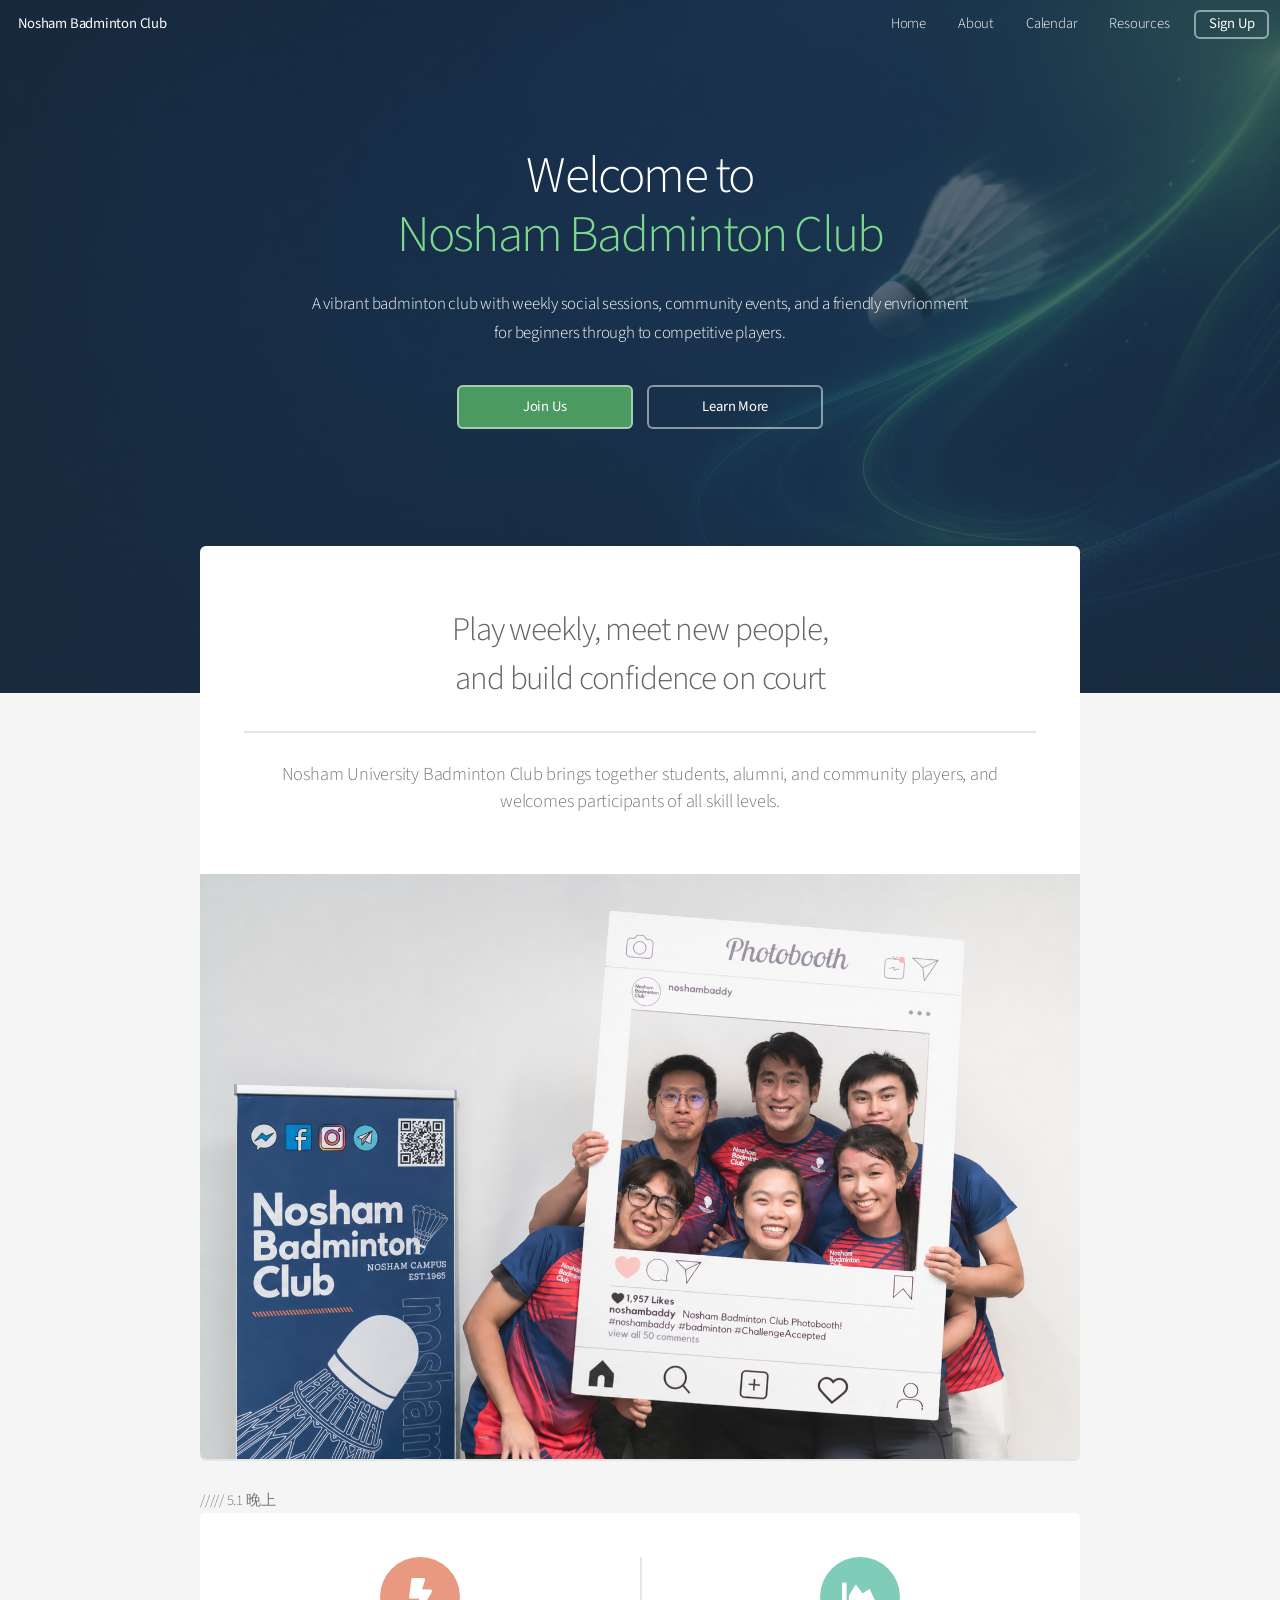
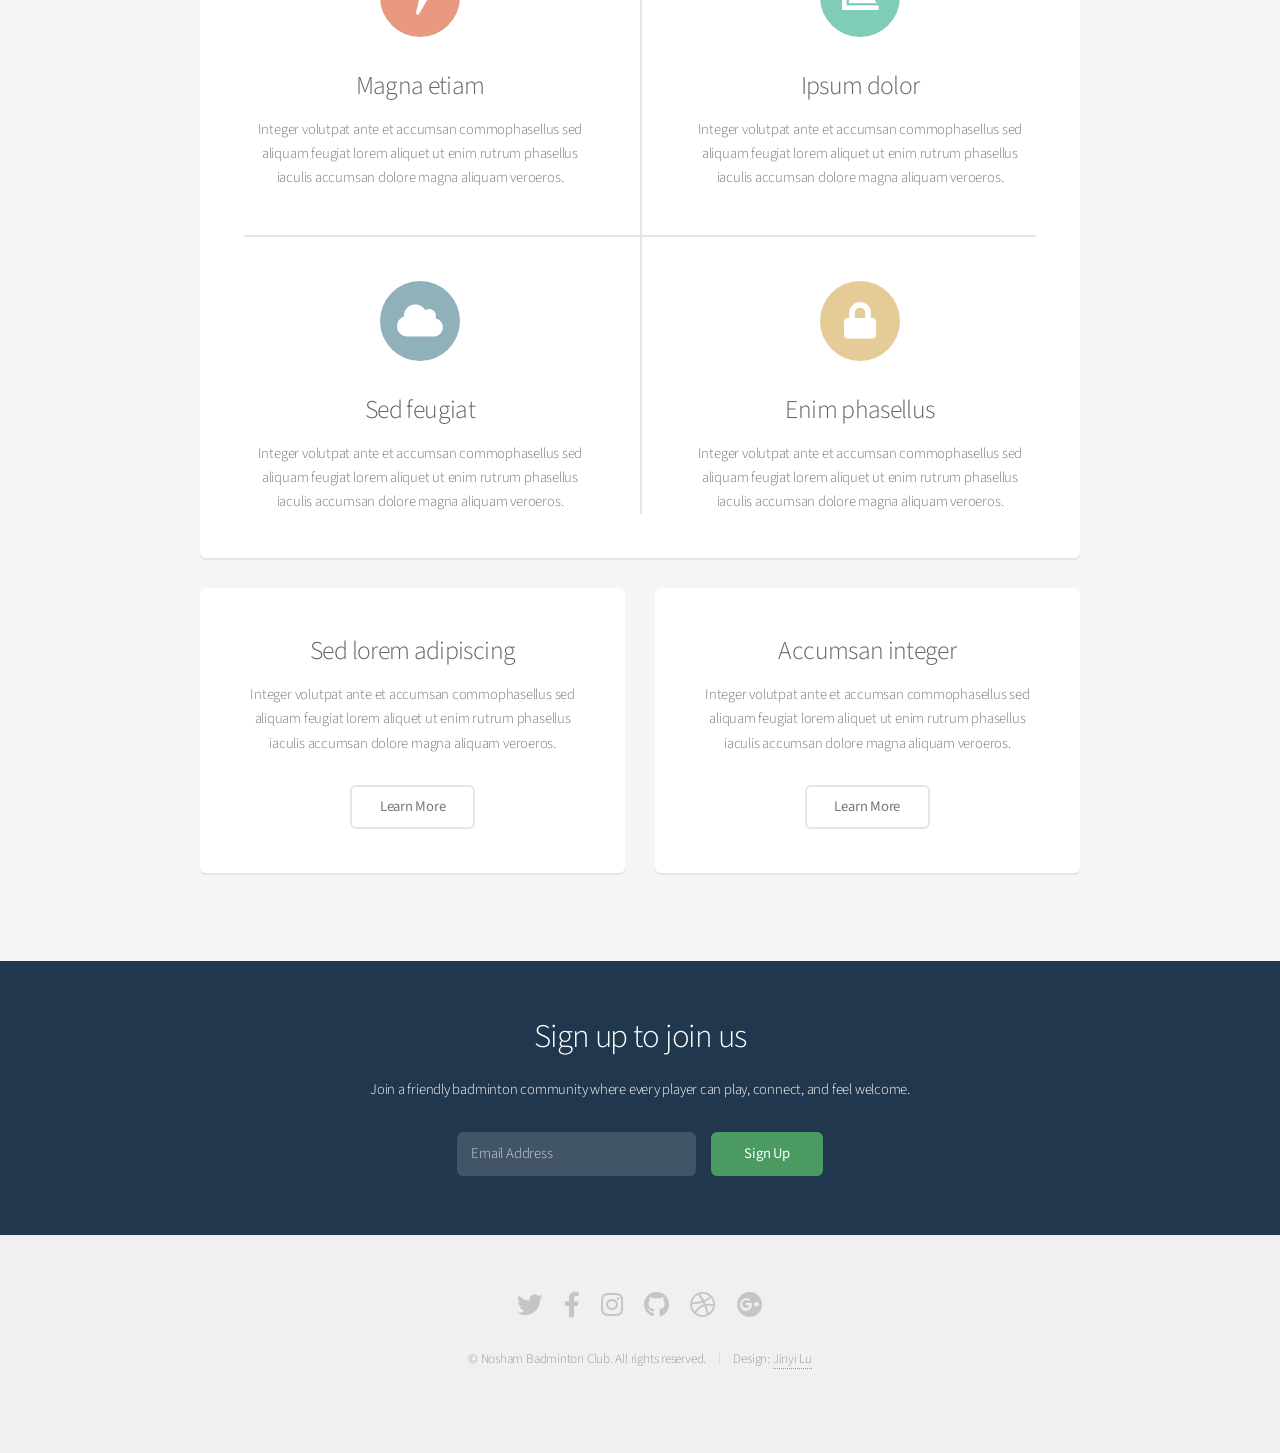
==== index.html @ 61622634 "Add first draft with initial layout and colour updates" ====
<!DOCTYPE HTML>
<!--
	Alpha by HTML5 UP
	html5up.net | @ajlkn
	Free for personal and commercial use under the CCA 3.0 license (html5up.net/license)
-->
<html>
	<head>
		<title>Nosham Badminton Club</title>
		<meta charset="utf-8" />
		<meta name="viewport" content="width=device-width, initial-scale=1, user-scalable=no" />
		<link rel="stylesheet" href="assets/css/main.css" />
	</head>
	<body class="landing is-preload">
		<div id="page-wrapper">

			<!-- Header -->
				<header id="header" class="alt">
					<h1><a href="index.html">Nosham Badminton Club</a></h1>
					<nav id="nav">
						<ul>
							<li><a href="index.html">Home</a></li>
							<li><a href="#about">About</a></li>
							<li><a href="#sessions">Calendar</a></li>
							<li><a href="#resources">Resources</a></li>
							<li><a href="#join" class="button">Sign Up</a></li>
						</ul>
					</nav>
				</header>

			<!-- Banner -->
				<section id="banner">
					<h2>Welcome to<br />
					<span class="hero-highlight">Nosham Badminton Club</span></h2>
					<p class="banner-text">A vibrant badminton club with weekly social sessions, community events, and a friendly envrionment for beginners through to competitive players.</p>
					<ul class="actions special">
						<li><a href="#join" class="button primary">Join Us</a></li>
						<li><a href="#about" class="button">Learn More</a></li>
					</ul>
				</section>

			<!-- Main -->
				<section id="main" class="container">

					<section class="box special">
						<header class="major">
							<h2>Play weekly, meet new people,
							<br />
							and build confidence on court</h2>
							<p>Nosham University Badminton Club brings together students, alumni, and community players, and welcomes participants of all skill levels.</p>
						</header>
						<span class="image featured"><img src="images/groupPhoto.jpg" alt="A group photo of club members" /></span>
					</section>
					///// 5.1 晚上

					<section class="box special features">
						<div class="features-row">
							<section>
								<span class="icon solid major fa-bolt accent2"></span>
								<h3>Magna etiam</h3>
								<p>Integer volutpat ante et accumsan commophasellus sed aliquam feugiat lorem aliquet ut enim rutrum phasellus iaculis accumsan dolore magna aliquam veroeros.</p>
							</section>
							<section>
								<span class="icon solid major fa-chart-area accent3"></span>
								<h3>Ipsum dolor</h3>
								<p>Integer volutpat ante et accumsan commophasellus sed aliquam feugiat lorem aliquet ut enim rutrum phasellus iaculis accumsan dolore magna aliquam veroeros.</p>
							</section>
						</div>
						<div class="features-row">
							<section>
								<span class="icon solid major fa-cloud accent4"></span>
								<h3>Sed feugiat</h3>
								<p>Integer volutpat ante et accumsan commophasellus sed aliquam feugiat lorem aliquet ut enim rutrum phasellus iaculis accumsan dolore magna aliquam veroeros.</p>
							</section>
							<section>
								<span class="icon solid major fa-lock accent5"></span>
								<h3>Enim phasellus</h3>
								<p>Integer volutpat ante et accumsan commophasellus sed aliquam feugiat lorem aliquet ut enim rutrum phasellus iaculis accumsan dolore magna aliquam veroeros.</p>
							</section>
						</div>
					</section>

					<div class="row">
						<div class="col-6 col-12-narrower">

							<section class="box special">
								<span class="image featured"><img src="images/pic02.jpg" alt="" /></span>
								<h3>Sed lorem adipiscing</h3>
								<p>Integer volutpat ante et accumsan commophasellus sed aliquam feugiat lorem aliquet ut enim rutrum phasellus iaculis accumsan dolore magna aliquam veroeros.</p>
								<ul class="actions special">
									<li><a href="#" class="button alt">Learn More</a></li>
								</ul>
							</section>

						</div>
						<div class="col-6 col-12-narrower">

							<section class="box special">
								<span class="image featured"><img src="images/pic03.jpg" alt="" /></span>
								<h3>Accumsan integer</h3>
								<p>Integer volutpat ante et accumsan commophasellus sed aliquam feugiat lorem aliquet ut enim rutrum phasellus iaculis accumsan dolore magna aliquam veroeros.</p>
								<ul class="actions special">
									<li><a href="#" class="button alt">Learn More</a></li>
								</ul>
							</section>

						</div>
					</div>

				</section>

			<!-- CTA -->
				<section id="cta">

					<h2>Sign up to join us</h2>
					<p>Join a friendly badminton community where every player can play, connect, and feel welcome.</p>

					<form>
						<div class="row gtr-50 gtr-uniform">
							<div class="col-8 col-12-mobilep">
								<input type="email" name="email" id="email" placeholder="Email Address" />
							</div>
							<div class="col-4 col-12-mobilep">
								<input type="submit" value="Sign Up" class="fit" />
							</div>
						</div>
					</form>

				</section>

			<!-- Footer -->
				<footer id="footer">
					<ul class="icons">
						<li><a href="#" class="icon brands fa-twitter"><span class="label">Twitter</span></a></li>
						<li><a href="#" class="icon brands fa-facebook-f"><span class="label">Facebook</span></a></li>
						<li><a href="#" class="icon brands fa-instagram"><span class="label">Instagram</span></a></li>
						<li><a href="#" class="icon brands fa-github"><span class="label">Github</span></a></li>
						<li><a href="#" class="icon brands fa-dribbble"><span class="label">Dribbble</span></a></li>
						<li><a href="#" class="icon brands fa-google-plus"><span class="label">Google+</span></a></li>
					</ul>
					<ul class="copyright">
						<li>&copy; Nosham Badminton Club. All rights reserved.</li><li>Design: <a href="http://html5up.net">Jinyi Lu</a></li>
					</ul>
				</footer>

		</div>

		<!-- Scripts -->
			<script src="assets/js/jquery.min.js"></script>
			<script src="assets/js/jquery.dropotron.min.js"></script>
			<script src="assets/js/jquery.scrollex.min.js"></script>
			<script src="assets/js/browser.min.js"></script>
			<script src="assets/js/breakpoints.min.js"></script>
			<script src="assets/js/util.js"></script>
			<script src="assets/js/main.js"></script>

	</body>
</html>
---- assets/css/main.css ----
@import url("fontawesome-all.min.css");
@import url("https://fonts.googleapis.com/css?family=Source+Sans+Pro:300,400,300italic,400italic");

/*
	Alpha by HTML5 UP
	html5up.net | @ajlkn
	Free for personal and commercial use under the CCA 3.0 license (html5up.net/license)
*/

/* Reset */

/* Based on meyerweb.com/eric/tools/css/reset (v2.0 | 20110126 | License: public domain) */

	html, body, div, span, applet, object,
	iframe, h1, h2, h3, h4, h5, h6, p, blockquote,
	pre, a, abbr, acronym, address, big, cite,
	code, del, dfn, em, img, ins, kbd, q, s, samp,
	small, strike, strong, sub, sup, tt, var, b,
	u, i, center, dl, dt, dd, ol, ul, li, fieldset,
	form, label, legend, table, caption, tbody,
	tfoot, thead, tr, th, td, article, aside,
	canvas, details, embed, figure, figcaption,
	footer, header, hgroup, menu, nav, output, ruby,
	section, summary, time, mark, audio, video {
		margin: 0;
		padding: 0;
		border: 0;
		font-size: 100%;
		font: inherit;
		vertical-align: baseline;
	}

	article, aside, details, figcaption, figure,
	footer, header, hgroup, menu, nav, section {
		display: block;
	}

	body {
		line-height: 1;
	}

	ol, ul {
		list-style: none;
	}

	blockquote, q {
		quotes: none;
	}

		blockquote:before, blockquote:after, q:before, q:after {
			content: '';
			content: none;
		}

	table {
		border-collapse: collapse;
		border-spacing: 0;
	}

	body {
		-webkit-text-size-adjust: none;
	}

	mark {
		background-color: transparent;
		color: inherit;
	}

	input::-moz-focus-inner {
		border: 0;
		padding: 0;
	}

	input, select, textarea {
		-moz-appearance: none;
		-webkit-appearance: none;
		-ms-appearance: none;
		appearance: none;
	}

/* Basic */

	@-ms-viewport {
		width: device-width;
	}

	body {
		-ms-overflow-style: scrollbar;
	}

	@media screen and (max-width: 480px) {

		html, body {
			min-width: 320px;
		}

	}

	html {
		box-sizing: border-box;
	}

	*, *:before, *:after {
		box-sizing: inherit;
	}

	body {
		background: #f5f5f5;
	}

	body, input, select, textarea {
		color: #777;
		font-family: "Source Sans Pro", sans-serif;
		font-size: 16pt;
		font-weight: 300;
		line-height: 1.65em;
		letter-spacing: -0.015em;
	}

	a {
		-moz-transition: color 0.2s ease-in-out, border-bottom-color 0.2s ease-in-out;
		-webkit-transition: color 0.2s ease-in-out, border-bottom-color 0.2s ease-in-out;
		-ms-transition: color 0.2s ease-in-out, border-bottom-color 0.2s ease-in-out;
		transition: color 0.2s ease-in-out, border-bottom-color 0.2s ease-in-out;
		border-bottom: dotted 1px;
		color: #e89980;
		text-decoration: none;
	}

		a:hover {
			border-bottom-color: transparent;
		}

	strong, b {
		color: #646464;
		font-weight: 400;
	}

	em, i {
		font-style: italic;
	}

	p {
		margin: 0 0 2em 0;
	}

	h1, h2, h3, h4, h5, h6 {
		color: #646464;
		font-weight: 300;
		line-height: 1em;
		margin: 0 0 0.5em 0;
	}

		h1 a, h2 a, h3 a, h4 a, h5 a, h6 a {
			color: inherit;
			text-decoration: none;
		}

	h2 {
		font-size: 2.25em;
		line-height: 1.5em;
		letter-spacing: -0.035em;
	}

	h3 {
		font-size: 1.75em;
		line-height: 1.5em;
		letter-spacing: -0.025em;
	}

	h4 {
		font-size: 1.1em;
		line-height: 1.5em;
		letter-spacing: 0;
	}

	h5 {
		font-size: 0.9em;
		line-height: 1.5em;
		letter-spacing: 0;
	}

	h6 {
		font-size: 0.7em;
		line-height: 1.5em;
		letter-spacing: 0;
	}

	sub {
		font-size: 0.8em;
		position: relative;
		top: 0.5em;
	}

	sup {
		font-size: 0.8em;
		position: relative;
		top: -0.5em;
	}

	hr {
		border: 0;
		border-bottom: solid 2px #e5e5e5;
		margin: 2em 0;
	}

		hr.major {
			margin: 3em 0;
		}

	blockquote {
		border-left: solid 4px #e5e5e5;
		font-style: italic;
		margin: 0 0 2em 0;
		padding: 0.5em 0 0.5em 2em;
	}

	pre {
		-webkit-overflow-scrolling: touch;
		background: #f8f8f8;
		border-radius: 6px;
		border: solid 1px #e5e5e5;
		font-family: monospace;
		font-size: 0.9em;
		line-height: 1.75em;
		margin: 0 0 2em 0;
		overflow-x: auto;
		padding: 1em 1.5em;
	}

	code {
		background: #f8f8f8;
		border-radius: 6px;
		border: solid 1px #e5e5e5;
		font-family: monospace;
		font-size: 0.9em;
		margin: 0 0.25em;
		padding: 0.25em 0.65em;
	}

	.align-left {
		text-align: left;
	}

	.align-center {
		text-align: center;
	}

	.align-right {
		text-align: right;
	}

/* Row */

	.row {
		display: flex;
		flex-wrap: wrap;
		box-sizing: border-box;
		align-items: stretch;
	}

		.row > * {
			box-sizing: border-box;
		}

		.row.gtr-uniform > * > :last-child {
			margin-bottom: 0;
		}

		.row.aln-left {
			justify-content: flex-start;
		}

		.row.aln-center {
			justify-content: center;
		}

		.row.aln-right {
			justify-content: flex-end;
		}

		.row.aln-top {
			align-items: flex-start;
		}

		.row.aln-middle {
			align-items: center;
		}

		.row.aln-bottom {
			align-items: flex-end;
		}

		.row > .imp {
			order: -1;
		}

		.row > .col-1 {
			width: 8.33333%;
		}

		.row > .off-1 {
			margin-left: 8.33333%;
		}

		.row > .col-2 {
			width: 16.66667%;
		}

		.row > .off-2 {
			margin-left: 16.66667%;
		}

		.row > .col-3 {
			width: 25%;
		}

		.row > .off-3 {
			margin-left: 25%;
		}

		.row > .col-4 {
			width: 33.33333%;
		}

		.row > .off-4 {
			margin-left: 33.33333%;
		}

		.row > .col-5 {
			width: 41.66667%;
		}

		.row > .off-5 {
			margin-left: 41.66667%;
		}

		.row > .col-6 {
			width: 50%;
		}

		.row > .off-6 {
			margin-left: 50%;
		}

		.row > .col-7 {
			width: 58.33333%;
		}

		.row > .off-7 {
			margin-left: 58.33333%;
		}

		.row > .col-8 {
			width: 66.66667%;
		}

		.row > .off-8 {
			margin-left: 66.66667%;
		}

		.row > .col-9 {
			width: 75%;
		}

		.row > .off-9 {
			margin-left: 75%;
		}

		.row > .col-10 {
			width: 83.33333%;
		}

		.row > .off-10 {
			margin-left: 83.33333%;
		}

		.row > .col-11 {
			width: 91.66667%;
		}

		.row > .off-11 {
			margin-left: 91.66667%;
		}

		.row > .col-12 {
			width: 100%;
		}

		.row > .off-12 {
			margin-left: 100%;
		}

		.row.gtr-0 {
			margin-top: 0;
			margin-left: 0em;
		}

			.row.gtr-0 > * {
				padding: 0 0 0 0em;
			}

			.row.gtr-0.gtr-uniform {
				margin-top: 0em;
			}

				.row.gtr-0.gtr-uniform > * {
					padding-top: 0em;
				}

		.row.gtr-25 {
			margin-top: 0;
			margin-left: -0.5em;
		}

			.row.gtr-25 > * {
				padding: 0 0 0 0.5em;
			}

			.row.gtr-25.gtr-uniform {
				margin-top: -0.5em;
			}

				.row.gtr-25.gtr-uniform > * {
					padding-top: 0.5em;
				}

		.row.gtr-50 {
			margin-top: 0;
			margin-left: -1em;
		}

			.row.gtr-50 > * {
				padding: 0 0 0 1em;
			}

			.row.gtr-50.gtr-uniform {
				margin-top: -1em;
			}

				.row.gtr-50.gtr-uniform > * {
					padding-top: 1em;
				}

		.row {
			margin-top: 0;
			margin-left: -2em;
		}

			.row > * {
				padding: 0 0 0 2em;
			}

			.row.gtr-uniform {
				margin-top: -2em;
			}

				.row.gtr-uniform > * {
					padding-top: 2em;
				}

		.row.gtr-150 {
			margin-top: 0;
			margin-left: -3em;
		}

			.row.gtr-150 > * {
				padding: 0 0 0 3em;
			}

			.row.gtr-150.gtr-uniform {
				margin-top: -3em;
			}

				.row.gtr-150.gtr-uniform > * {
					padding-top: 3em;
				}

		.row.gtr-200 {
			margin-top: 0;
			margin-left: -4em;
		}

			.row.gtr-200 > * {
				padding: 0 0 0 4em;
			}

			.row.gtr-200.gtr-uniform {
				margin-top: -4em;
			}

				.row.gtr-200.gtr-uniform > * {
					padding-top: 4em;
				}

		@media screen and (max-width: 1680px) {

			.row {
				display: flex;
				flex-wrap: wrap;
				box-sizing: border-box;
				align-items: stretch;
			}

				.row > * {
					box-sizing: border-box;
				}

				.row.gtr-uniform > * > :last-child {
					margin-bottom: 0;
				}

				.row.aln-left {
					justify-content: flex-start;
				}

				.row.aln-center {
					justify-content: center;
				}

				.row.aln-right {
					justify-content: flex-end;
				}

				.row.aln-top {
					align-items: flex-start;
				}

				.row.aln-middle {
					align-items: center;
				}

				.row.aln-bottom {
					align-items: flex-end;
				}

				.row > .imp-wide {
					order: -1;
				}

				.row > .col-1-wide {
					width: 8.33333%;
				}

				.row > .off-1-wide {
					margin-left: 8.33333%;
				}

				.row > .col-2-wide {
					width: 16.66667%;
				}

				.row > .off-2-wide {
					margin-left: 16.66667%;
				}

				.row > .col-3-wide {
					width: 25%;
				}

				.row > .off-3-wide {
					margin-left: 25%;
				}

				.row > .col-4-wide {
					width: 33.33333%;
				}

				.row > .off-4-wide {
					margin-left: 33.33333%;
				}

				.row > .col-5-wide {
					width: 41.66667%;
				}

				.row > .off-5-wide {
					margin-left: 41.66667%;
				}

				.row > .col-6-wide {
					width: 50%;
				}

				.row > .off-6-wide {
					margin-left: 50%;
				}

				.row > .col-7-wide {
					width: 58.33333%;
				}

				.row > .off-7-wide {
					margin-left: 58.33333%;
				}

				.row > .col-8-wide {
					width: 66.66667%;
				}

				.row > .off-8-wide {
					margin-left: 66.66667%;
				}

				.row > .col-9-wide {
					width: 75%;
				}

				.row > .off-9-wide {
					margin-left: 75%;
				}

				.row > .col-10-wide {
					width: 83.33333%;
				}

				.row > .off-10-wide {
					margin-left: 83.33333%;
				}

				.row > .col-11-wide {
					width: 91.66667%;
				}

				.row > .off-11-wide {
					margin-left: 91.66667%;
				}

				.row > .col-12-wide {
					width: 100%;
				}

				.row > .off-12-wide {
					margin-left: 100%;
				}

				.row.gtr-0 {
					margin-top: 0;
					margin-left: 0em;
				}

					.row.gtr-0 > * {
						padding: 0 0 0 0em;
					}

					.row.gtr-0.gtr-uniform {
						margin-top: 0em;
					}

						.row.gtr-0.gtr-uniform > * {
							padding-top: 0em;
						}

				.row.gtr-25 {
					margin-top: 0;
					margin-left: -0.5em;
				}

					.row.gtr-25 > * {
						padding: 0 0 0 0.5em;
					}

					.row.gtr-25.gtr-uniform {
						margin-top: -0.5em;
					}

						.row.gtr-25.gtr-uniform > * {
							padding-top: 0.5em;
						}

				.row.gtr-50 {
					margin-top: 0;
					margin-left: -1em;
				}

					.row.gtr-50 > * {
						padding: 0 0 0 1em;
					}

					.row.gtr-50.gtr-uniform {
						margin-top: -1em;
					}

						.row.gtr-50.gtr-uniform > * {
							padding-top: 1em;
						}

				.row {
					margin-top: 0;
					margin-left: -2em;
				}

					.row > * {
						padding: 0 0 0 2em;
					}

					.row.gtr-uniform {
						margin-top: -2em;
					}

						.row.gtr-uniform > * {
							padding-top: 2em;
						}

				.row.gtr-150 {
					margin-top: 0;
					margin-left: -3em;
				}

					.row.gtr-150 > * {
						padding: 0 0 0 3em;
					}

					.row.gtr-150.gtr-uniform {
						margin-top: -3em;
					}

						.row.gtr-150.gtr-uniform > * {
							padding-top: 3em;
						}

				.row.gtr-200 {
					margin-top: 0;
					margin-left: -4em;
				}

					.row.gtr-200 > * {
						padding: 0 0 0 4em;
					}

					.row.gtr-200.gtr-uniform {
						margin-top: -4em;
					}

						.row.gtr-200.gtr-uniform > * {
							padding-top: 4em;
						}

		}

		@media screen and (max-width: 1280px) {

			.row {
				display: flex;
				flex-wrap: wrap;
				box-sizing: border-box;
				align-items: stretch;
			}

				.row > * {
					box-sizing: border-box;
				}

				.row.gtr-uniform > * > :last-child {
					margin-bottom: 0;
				}

				.row.aln-left {
					justify-content: flex-start;
				}

				.row.aln-center {
					justify-content: center;
				}

				.row.aln-right {
					justify-content: flex-end;
				}

				.row.aln-top {
					align-items: flex-start;
				}

				.row.aln-middle {
					align-items: center;
				}

				.row.aln-bottom {
					align-items: flex-end;
				}

				.row > .imp-normal {
					order: -1;
				}

				.row > .col-1-normal {
					width: 8.33333%;
				}

				.row > .off-1-normal {
					margin-left: 8.33333%;
				}

				.row > .col-2-normal {
					width: 16.66667%;
				}

				.row > .off-2-normal {
					margin-left: 16.66667%;
				}

				.row > .col-3-normal {
					width: 25%;
				}

				.row > .off-3-normal {
					margin-left: 25%;
				}

				.row > .col-4-normal {
					width: 33.33333%;
				}

				.row > .off-4-normal {
					margin-left: 33.33333%;
				}

				.row > .col-5-normal {
					width: 41.66667%;
				}

				.row > .off-5-normal {
					margin-left: 41.66667%;
				}

				.row > .col-6-normal {
					width: 50%;
				}

				.row > .off-6-normal {
					margin-left: 50%;
				}

				.row > .col-7-normal {
					width: 58.33333%;
				}

				.row > .off-7-normal {
					margin-left: 58.33333%;
				}

				.row > .col-8-normal {
					width: 66.66667%;
				}

				.row > .off-8-normal {
					margin-left: 66.66667%;
				}

				.row > .col-9-normal {
					width: 75%;
				}

				.row > .off-9-normal {
					margin-left: 75%;
				}

				.row > .col-10-normal {
					width: 83.33333%;
				}

				.row > .off-10-normal {
					margin-left: 83.33333%;
				}

				.row > .col-11-normal {
					width: 91.66667%;
				}

				.row > .off-11-normal {
					margin-left: 91.66667%;
				}

				.row > .col-12-normal {
					width: 100%;
				}

				.row > .off-12-normal {
					margin-left: 100%;
				}

				.row.gtr-0 {
					margin-top: 0;
					margin-left: 0em;
				}

					.row.gtr-0 > * {
						padding: 0 0 0 0em;
					}

					.row.gtr-0.gtr-uniform {
						margin-top: 0em;
					}

						.row.gtr-0.gtr-uniform > * {
							padding-top: 0em;
						}

				.row.gtr-25 {
					margin-top: 0;
					margin-left: -0.5em;
				}

					.row.gtr-25 > * {
						padding: 0 0 0 0.5em;
					}

					.row.gtr-25.gtr-uniform {
						margin-top: -0.5em;
					}

						.row.gtr-25.gtr-uniform > * {
							padding-top: 0.5em;
						}

				.row.gtr-50 {
					margin-top: 0;
					margin-left: -1em;
				}

					.row.gtr-50 > * {
						padding: 0 0 0 1em;
					}

					.row.gtr-50.gtr-uniform {
						margin-top: -1em;
					}

						.row.gtr-50.gtr-uniform > * {
							padding-top: 1em;
						}

				.row {
					margin-top: 0;
					margin-left: -2em;
				}

					.row > * {
						padding: 0 0 0 2em;
					}

					.row.gtr-uniform {
						margin-top: -2em;
					}

						.row.gtr-uniform > * {
							padding-top: 2em;
						}

				.row.gtr-150 {
					margin-top: 0;
					margin-left: -3em;
				}

					.row.gtr-150 > * {
						padding: 0 0 0 3em;
					}

					.row.gtr-150.gtr-uniform {
						margin-top: -3em;
					}

						.row.gtr-150.gtr-uniform > * {
							padding-top: 3em;
						}

				.row.gtr-200 {
					margin-top: 0;
					margin-left: -4em;
				}

					.row.gtr-200 > * {
						padding: 0 0 0 4em;
					}

					.row.gtr-200.gtr-uniform {
						margin-top: -4em;
					}

						.row.gtr-200.gtr-uniform > * {
							padding-top: 4em;
						}

		}

		@media screen and (max-width: 980px) {

			.row {
				display: flex;
				flex-wrap: wrap;
				box-sizing: border-box;
				align-items: stretch;
			}

				.row > * {
					box-sizing: border-box;
				}

				.row.gtr-uniform > * > :last-child {
					margin-bottom: 0;
				}

				.row.aln-left {
					justify-content: flex-start;
				}

				.row.aln-center {
					justify-content: center;
				}

				.row.aln-right {
					justify-content: flex-end;
				}

				.row.aln-top {
					align-items: flex-start;
				}

				.row.aln-middle {
					align-items: center;
				}

				.row.aln-bottom {
					align-items: flex-end;
				}

				.row > .imp-narrow {
					order: -1;
				}

				.row > .col-1-narrow {
					width: 8.33333%;
				}

				.row > .off-1-narrow {
					margin-left: 8.33333%;
				}

				.row > .col-2-narrow {
					width: 16.66667%;
				}

				.row > .off-2-narrow {
					margin-left: 16.66667%;
				}

				.row > .col-3-narrow {
					width: 25%;
				}

				.row > .off-3-narrow {
					margin-left: 25%;
				}

				.row > .col-4-narrow {
					width: 33.33333%;
				}

				.row > .off-4-narrow {
					margin-left: 33.33333%;
				}

				.row > .col-5-narrow {
					width: 41.66667%;
				}

				.row > .off-5-narrow {
					margin-left: 41.66667%;
				}

				.row > .col-6-narrow {
					width: 50%;
				}

				.row > .off-6-narrow {
					margin-left: 50%;
				}

				.row > .col-7-narrow {
					width: 58.33333%;
				}

				.row > .off-7-narrow {
					margin-left: 58.33333%;
				}

				.row > .col-8-narrow {
					width: 66.66667%;
				}

				.row > .off-8-narrow {
					margin-left: 66.66667%;
				}

				.row > .col-9-narrow {
					width: 75%;
				}

				.row > .off-9-narrow {
					margin-left: 75%;
				}

				.row > .col-10-narrow {
					width: 83.33333%;
				}

				.row > .off-10-narrow {
					margin-left: 83.33333%;
				}

				.row > .col-11-narrow {
					width: 91.66667%;
				}

				.row > .off-11-narrow {
					margin-left: 91.66667%;
				}

				.row > .col-12-narrow {
					width: 100%;
				}

				.row > .off-12-narrow {
					margin-left: 100%;
				}

				.row.gtr-0 {
					margin-top: 0;
					margin-left: 0em;
				}

					.row.gtr-0 > * {
						padding: 0 0 0 0em;
					}

					.row.gtr-0.gtr-uniform {
						margin-top: 0em;
					}

						.row.gtr-0.gtr-uniform > * {
							padding-top: 0em;
						}

				.row.gtr-25 {
					margin-top: 0;
					margin-left: -0.5em;
				}

					.row.gtr-25 > * {
						padding: 0 0 0 0.5em;
					}

					.row.gtr-25.gtr-uniform {
						margin-top: -0.5em;
					}

						.row.gtr-25.gtr-uniform > * {
							padding-top: 0.5em;
						}

				.row.gtr-50 {
					margin-top: 0;
					margin-left: -1em;
				}

					.row.gtr-50 > * {
						padding: 0 0 0 1em;
					}

					.row.gtr-50.gtr-uniform {
						margin-top: -1em;
					}

						.row.gtr-50.gtr-uniform > * {
							padding-top: 1em;
						}

				.row {
					margin-top: 0;
					margin-left: -2em;
				}

					.row > * {
						padding: 0 0 0 2em;
					}

					.row.gtr-uniform {
						margin-top: -2em;
					}

						.row.gtr-uniform > * {
							padding-top: 2em;
						}

				.row.gtr-150 {
					margin-top: 0;
					margin-left: -3em;
				}

					.row.gtr-150 > * {
						padding: 0 0 0 3em;
					}

					.row.gtr-150.gtr-uniform {
						margin-top: -3em;
					}

						.row.gtr-150.gtr-uniform > * {
							padding-top: 3em;
						}

				.row.gtr-200 {
					margin-top: 0;
					margin-left: -4em;
				}

					.row.gtr-200 > * {
						padding: 0 0 0 4em;
					}

					.row.gtr-200.gtr-uniform {
						margin-top: -4em;
					}

						.row.gtr-200.gtr-uniform > * {
							padding-top: 4em;
						}

		}

		@media screen and (max-width: 840px) {

			.row {
				display: flex;
				flex-wrap: wrap;
				box-sizing: border-box;
				align-items: stretch;
			}

				.row > * {
					box-sizing: border-box;
				}

				.row.gtr-uniform > * > :last-child {
					margin-bottom: 0;
				}

				.row.aln-left {
					justify-content: flex-start;
				}

				.row.aln-center {
					justify-content: center;
				}

				.row.aln-right {
					justify-content: flex-end;
				}

				.row.aln-top {
					align-items: flex-start;
				}

				.row.aln-middle {
					align-items: center;
				}

				.row.aln-bottom {
					align-items: flex-end;
				}

				.row > .imp-narrower {
					order: -1;
				}

				.row > .col-1-narrower {
					width: 8.33333%;
				}

				.row > .off-1-narrower {
					margin-left: 8.33333%;
				}

				.row > .col-2-narrower {
					width: 16.66667%;
				}

				.row > .off-2-narrower {
					margin-left: 16.66667%;
				}

				.row > .col-3-narrower {
					width: 25%;
				}

				.row > .off-3-narrower {
					margin-left: 25%;
				}

				.row > .col-4-narrower {
					width: 33.33333%;
				}

				.row > .off-4-narrower {
					margin-left: 33.33333%;
				}

				.row > .col-5-narrower {
					width: 41.66667%;
				}

				.row > .off-5-narrower {
					margin-left: 41.66667%;
				}

				.row > .col-6-narrower {
					width: 50%;
				}

				.row > .off-6-narrower {
					margin-left: 50%;
				}

				.row > .col-7-narrower {
					width: 58.33333%;
				}

				.row > .off-7-narrower {
					margin-left: 58.33333%;
				}

				.row > .col-8-narrower {
					width: 66.66667%;
				}

				.row > .off-8-narrower {
					margin-left: 66.66667%;
				}

				.row > .col-9-narrower {
					width: 75%;
				}

				.row > .off-9-narrower {
					margin-left: 75%;
				}

				.row > .col-10-narrower {
					width: 83.33333%;
				}

				.row > .off-10-narrower {
					margin-left: 83.33333%;
				}

				.row > .col-11-narrower {
					width: 91.66667%;
				}

				.row > .off-11-narrower {
					margin-left: 91.66667%;
				}

				.row > .col-12-narrower {
					width: 100%;
				}

				.row > .off-12-narrower {
					margin-left: 100%;
				}

				.row.gtr-0 {
					margin-top: 0;
					margin-left: 0em;
				}

					.row.gtr-0 > * {
						padding: 0 0 0 0em;
					}

					.row.gtr-0.gtr-uniform {
						margin-top: 0em;
					}

						.row.gtr-0.gtr-uniform > * {
							padding-top: 0em;
						}

				.row.gtr-25 {
					margin-top: 0;
					margin-left: -0.5em;
				}

					.row.gtr-25 > * {
						padding: 0 0 0 0.5em;
					}

					.row.gtr-25.gtr-uniform {
						margin-top: -0.5em;
					}

						.row.gtr-25.gtr-uniform > * {
							padding-top: 0.5em;
						}

				.row.gtr-50 {
					margin-top: 0;
					margin-left: -1em;
				}

					.row.gtr-50 > * {
						padding: 0 0 0 1em;
					}

					.row.gtr-50.gtr-uniform {
						margin-top: -1em;
					}

						.row.gtr-50.gtr-uniform > * {
							padding-top: 1em;
						}

				.row {
					margin-top: 0;
					margin-left: -2em;
				}

					.row > * {
						padding: 0 0 0 2em;
					}

					.row.gtr-uniform {
						margin-top: -2em;
					}

						.row.gtr-uniform > * {
							padding-top: 2em;
						}

				.row.gtr-150 {
					margin-top: 0;
					margin-left: -3em;
				}

					.row.gtr-150 > * {
						padding: 0 0 0 3em;
					}

					.row.gtr-150.gtr-uniform {
						margin-top: -3em;
					}

						.row.gtr-150.gtr-uniform > * {
							padding-top: 3em;
						}

				.row.gtr-200 {
					margin-top: 0;
					margin-left: -4em;
				}

					.row.gtr-200 > * {
						padding: 0 0 0 4em;
					}

					.row.gtr-200.gtr-uniform {
						margin-top: -4em;
					}

						.row.gtr-200.gtr-uniform > * {
							padding-top: 4em;
						}

		}

		@media screen and (max-width: 736px) {

			.row {
				display: flex;
				flex-wrap: wrap;
				box-sizing: border-box;
				align-items: stretch;
			}

				.row > * {
					box-sizing: border-box;
				}

				.row.gtr-uniform > * > :last-child {
					margin-bottom: 0;
				}

				.row.aln-left {
					justify-content: flex-start;
				}

				.row.aln-center {
					justify-content: center;
				}

				.row.aln-right {
					justify-content: flex-end;
				}

				.row.aln-top {
					align-items: flex-start;
				}

				.row.aln-middle {
					align-items: center;
				}

				.row.aln-bottom {
					align-items: flex-end;
				}

				.row > .imp-mobile {
					order: -1;
				}

				.row > .col-1-mobile {
					width: 8.33333%;
				}

				.row > .off-1-mobile {
					margin-left: 8.33333%;
				}

				.row > .col-2-mobile {
					width: 16.66667%;
				}

				.row > .off-2-mobile {
					margin-left: 16.66667%;
				}

				.row > .col-3-mobile {
					width: 25%;
				}

				.row > .off-3-mobile {
					margin-left: 25%;
				}

				.row > .col-4-mobile {
					width: 33.33333%;
				}

				.row > .off-4-mobile {
					margin-left: 33.33333%;
				}

				.row > .col-5-mobile {
					width: 41.66667%;
				}

				.row > .off-5-mobile {
					margin-left: 41.66667%;
				}

				.row > .col-6-mobile {
					width: 50%;
				}

				.row > .off-6-mobile {
					margin-left: 50%;
				}

				.row > .col-7-mobile {
					width: 58.33333%;
				}

				.row > .off-7-mobile {
					margin-left: 58.33333%;
				}

				.row > .col-8-mobile {
					width: 66.66667%;
				}

				.row > .off-8-mobile {
					margin-left: 66.66667%;
				}

				.row > .col-9-mobile {
					width: 75%;
				}

				.row > .off-9-mobile {
					margin-left: 75%;
				}

				.row > .col-10-mobile {
					width: 83.33333%;
				}

				.row > .off-10-mobile {
					margin-left: 83.33333%;
				}

				.row > .col-11-mobile {
					width: 91.66667%;
				}

				.row > .off-11-mobile {
					margin-left: 91.66667%;
				}

				.row > .col-12-mobile {
					width: 100%;
				}

				.row > .off-12-mobile {
					margin-left: 100%;
				}

				.row.gtr-0 {
					margin-top: 0;
					margin-left: 0em;
				}

					.row.gtr-0 > * {
						padding: 0 0 0 0em;
					}

					.row.gtr-0.gtr-uniform {
						margin-top: 0em;
					}

						.row.gtr-0.gtr-uniform > * {
							padding-top: 0em;
						}

				.row.gtr-25 {
					margin-top: 0;
					margin-left: -0.5em;
				}

					.row.gtr-25 > * {
						padding: 0 0 0 0.5em;
					}

					.row.gtr-25.gtr-uniform {
						margin-top: -0.5em;
					}

						.row.gtr-25.gtr-uniform > * {
							padding-top: 0.5em;
						}

				.row.gtr-50 {
					margin-top: 0;
					margin-left: -1em;
				}

					.row.gtr-50 > * {
						padding: 0 0 0 1em;
					}

					.row.gtr-50.gtr-uniform {
						margin-top: -1em;
					}

						.row.gtr-50.gtr-uniform > * {
							padding-top: 1em;
						}

				.row {
					margin-top: 0;
					margin-left: -2em;
				}

					.row > * {
						padding: 0 0 0 2em;
					}

					.row.gtr-uniform {
						margin-top: -2em;
					}

						.row.gtr-uniform > * {
							padding-top: 2em;
						}

				.row.gtr-150 {
					margin-top: 0;
					margin-left: -3em;
				}

					.row.gtr-150 > * {
						padding: 0 0 0 3em;
					}

					.row.gtr-150.gtr-uniform {
						margin-top: -3em;
					}

						.row.gtr-150.gtr-uniform > * {
							padding-top: 3em;
						}

				.row.gtr-200 {
					margin-top: 0;
					margin-left: -4em;
				}

					.row.gtr-200 > * {
						padding: 0 0 0 4em;
					}

					.row.gtr-200.gtr-uniform {
						margin-top: -4em;
					}

						.row.gtr-200.gtr-uniform > * {
							padding-top: 4em;
						}

		}

		@media screen and (max-width: 480px) {

			.row {
				display: flex;
				flex-wrap: wrap;
				box-sizing: border-box;
				align-items: stretch;
			}

				.row > * {
					box-sizing: border-box;
				}

				.row.gtr-uniform > * > :last-child {
					margin-bottom: 0;
				}

				.row.aln-left {
					justify-content: flex-start;
				}

				.row.aln-center {
					justify-content: center;
				}

				.row.aln-right {
					justify-content: flex-end;
				}

				.row.aln-top {
					align-items: flex-start;
				}

				.row.aln-middle {
					align-items: center;
				}

				.row.aln-bottom {
					align-items: flex-end;
				}

				.row > .imp-mobilep {
					order: -1;
				}

				.row > .col-1-mobilep {
					width: 8.33333%;
				}

				.row > .off-1-mobilep {
					margin-left: 8.33333%;
				}

				.row > .col-2-mobilep {
					width: 16.66667%;
				}

				.row > .off-2-mobilep {
					margin-left: 16.66667%;
				}

				.row > .col-3-mobilep {
					width: 25%;
				}

				.row > .off-3-mobilep {
					margin-left: 25%;
				}

				.row > .col-4-mobilep {
					width: 33.33333%;
				}

				.row > .off-4-mobilep {
					margin-left: 33.33333%;
				}

				.row > .col-5-mobilep {
					width: 41.66667%;
				}

				.row > .off-5-mobilep {
					margin-left: 41.66667%;
				}

				.row > .col-6-mobilep {
					width: 50%;
				}

				.row > .off-6-mobilep {
					margin-left: 50%;
				}

				.row > .col-7-mobilep {
					width: 58.33333%;
				}

				.row > .off-7-mobilep {
					margin-left: 58.33333%;
				}

				.row > .col-8-mobilep {
					width: 66.66667%;
				}

				.row > .off-8-mobilep {
					margin-left: 66.66667%;
				}

				.row > .col-9-mobilep {
					width: 75%;
				}

				.row > .off-9-mobilep {
					margin-left: 75%;
				}

				.row > .col-10-mobilep {
					width: 83.33333%;
				}

				.row > .off-10-mobilep {
					margin-left: 83.33333%;
				}

				.row > .col-11-mobilep {
					width: 91.66667%;
				}

				.row > .off-11-mobilep {
					margin-left: 91.66667%;
				}

				.row > .col-12-mobilep {
					width: 100%;
				}

				.row > .off-12-mobilep {
					margin-left: 100%;
				}

				.row.gtr-0 {
					margin-top: 0;
					margin-left: 0em;
				}

					.row.gtr-0 > * {
						padding: 0 0 0 0em;
					}

					.row.gtr-0.gtr-uniform {
						margin-top: 0em;
					}

						.row.gtr-0.gtr-uniform > * {
							padding-top: 0em;
						}

				.row.gtr-25 {
					margin-top: 0;
					margin-left: -0.5em;
				}

					.row.gtr-25 > * {
						padding: 0 0 0 0.5em;
					}

					.row.gtr-25.gtr-uniform {
						margin-top: -0.5em;
					}

						.row.gtr-25.gtr-uniform > * {
							padding-top: 0.5em;
						}

				.row.gtr-50 {
					margin-top: 0;
					margin-left: -1em;
				}

					.row.gtr-50 > * {
						padding: 0 0 0 1em;
					}

					.row.gtr-50.gtr-uniform {
						margin-top: -1em;
					}

						.row.gtr-50.gtr-uniform > * {
							padding-top: 1em;
						}

				.row {
					margin-top: 0;
					margin-left: -2em;
				}

					.row > * {
						padding: 0 0 0 2em;
					}

					.row.gtr-uniform {
						margin-top: -2em;
					}

						.row.gtr-uniform > * {
							padding-top: 2em;
						}

				.row.gtr-150 {
					margin-top: 0;
					margin-left: -3em;
				}

					.row.gtr-150 > * {
						padding: 0 0 0 3em;
					}

					.row.gtr-150.gtr-uniform {
						margin-top: -3em;
					}

						.row.gtr-150.gtr-uniform > * {
							padding-top: 3em;
						}

				.row.gtr-200 {
					margin-top: 0;
					margin-left: -4em;
				}

					.row.gtr-200 > * {
						padding: 0 0 0 4em;
					}

					.row.gtr-200.gtr-uniform {
						margin-top: -4em;
					}

						.row.gtr-200.gtr-uniform > * {
							padding-top: 4em;
						}

		}

/* Container */

	.container {
		margin: 0 auto;
		max-width: calc(100% - 5em);
		width: 60em;
	}

		.container.xsmall {
			width: 15em;
		}

		.container.small {
			width: 30em;
		}

		.container.medium {
			width: 45em;
		}

		.container.large {
			width: 75em;
		}

		.container.xlarge {
			width: 90em;
		}

		.container.max {
			width: 100%;
		}

		@media screen and (max-width: 840px) {

			.container {
				width: 100% !important;
			}

		}

		@media screen and (max-width: 736px) {

			.container {
				max-width: 100%;
			}

		}

/* Section/Article */

	section.special, article.special {
		text-align: center;
	}

	header p {
		color: #999;
		position: relative;
		margin: 0 0 1.5em 0;
		font-style: italic;
	}

	header h2 + p {
		font-size: 1.25em;
		margin-top: -1em;
		line-height: 1.5em;
	}

	header h3 + p {
		font-size: 1.1em;
		margin-top: -0.85em;
		line-height: 1.5em;
	}

	header h4 + p,
	header h5 + p,
	header h6 + p {
		font-size: 0.8em;
		margin-top: -0.5em;
		line-height: 1.5em;
	}

	header.major {
		padding: 1em 0;
		text-align: center;
	}

		header.major h2 {
			margin: 0;
		}

		header.major p {
			display: inline-block;
			border-top: solid 2px #e5e5e5;
			color: #777;
			margin: 1.5em 0 0 0;
			padding: 1.5em 0 0 0;
			font-style: normal;
		}

/* Form */

	form {
		margin: 0 0 2em 0;
	}

	label {
		color: #646464;
		display: block;
		font-size: 0.9em;
		font-weight: 300;
		margin: 0 0 1em 0;
	}

	input[type="text"],
	input[type="password"],
	input[type="email"],
	select,
	textarea {
		-moz-appearance: none;
		-webkit-appearance: none;
		-ms-appearance: none;
		appearance: none;
		background-color: #f8f8f8;
		border-radius: 6px;
		border: solid 1px #e5e5e5;
		color: inherit;
		display: block;
		outline: 0;
		padding: 0 1em;
		text-decoration: none;
		width: 100%;
	}

		input[type="text"]:invalid,
		input[type="password"]:invalid,
		input[type="email"]:invalid,
		select:invalid,
		textarea:invalid {
			box-shadow: none;
		}

		input[type="text"]:focus,
		input[type="password"]:focus,
		input[type="email"]:focus,
		select:focus,
		textarea:focus {
			border-color: #e89980;
			box-shadow: 0 0 0 2px #e89980;
		}

	select {
		background-image: url("data:image/svg+xml;charset=utf8,%3Csvg xmlns='http://www.w3.org/2000/svg' width='40' height='40' preserveAspectRatio='none' viewBox='0 0 40 40'%3E%3Cpath d='M9.4,12.3l10.4,10.4l10.4-10.4c0.2-0.2,0.5-0.4,0.9-0.4c0.3,0,0.6,0.1,0.9,0.4l3.3,3.3c0.2,0.2,0.4,0.5,0.4,0.9 c0,0.4-0.1,0.6-0.4,0.9L20.7,31.9c-0.2,0.2-0.5,0.4-0.9,0.4c-0.3,0-0.6-0.1-0.9-0.4L4.3,17.3c-0.2-0.2-0.4-0.5-0.4-0.9 c0-0.4,0.1-0.6,0.4-0.9l3.3-3.3c0.2-0.2,0.5-0.4,0.9-0.4S9.1,12.1,9.4,12.3z' fill='%23e5e5e5' /%3E%3C/svg%3E");
		background-size: 1.25em;
		background-repeat: no-repeat;
		background-position: calc(100% - 1em) center;
		height: 3em;
		padding-right: 3em;
		text-overflow: ellipsis;
	}

		select option {
			color: #777;
			background-color: #f5f5f5;
		}

		select:focus::-ms-value {
			background-color: transparent;
		}

		select::-ms-expand {
			display: none;
		}

	input[type="text"],
	input[type="password"],
	input[type="email"],
	select {
		height: 3em;
	}

	textarea {
		padding: 0.75em 1em;
	}

	input[type="checkbox"],
	input[type="radio"] {
		-moz-appearance: none;
		-webkit-appearance: none;
		-ms-appearance: none;
		appearance: none;
		display: block;
		float: left;
		margin-right: -2em;
		opacity: 0;
		width: 1em;
		z-index: -1;
	}

		input[type="checkbox"] + label,
		input[type="radio"] + label {
			text-decoration: none;
			color: #777;
			cursor: pointer;
			display: inline-block;
			font-size: 1em;
			font-weight: 300;
			padding-left: 2.55em;
			padding-right: 0.75em;
			position: relative;
		}

			input[type="checkbox"] + label:before,
			input[type="radio"] + label:before {
				-moz-osx-font-smoothing: grayscale;
				-webkit-font-smoothing: antialiased;
				display: inline-block;
				font-style: normal;
				font-variant: normal;
				text-rendering: auto;
				line-height: 1;
				text-transform: none !important;
				font-family: 'Font Awesome 5 Free';
				font-weight: 900;
			}

			input[type="checkbox"] + label:before,
			input[type="radio"] + label:before {
				background: #f8f8f8;
				border-radius: 6px;
				border: solid 1px #e5e5e5;
				content: '';
				display: inline-block;
				font-size: 0.8em;
				height: 2.25em;
				left: 0;
				line-height: 2.25em;
				position: absolute;
				text-align: center;
				top: 0;
				width: 2.25em;
			}

		input[type="checkbox"]:checked + label:before,
		input[type="radio"]:checked + label:before {
			background: #666;
			border-color: #666;
			color: #ffffff;
			content: '\f00c';
		}

		input[type="checkbox"]:focus + label:before,
		input[type="radio"]:focus + label:before {
			border-color: #e89980;
			box-shadow: 0 0 0 1px #e89980;
		}

	input[type="checkbox"] + label:before {
		border-radius: 6px;
	}

	input[type="radio"] + label:before {
		border-radius: 100%;
	}

	::-webkit-input-placeholder {
		color: #999 !important;
		opacity: 1.0;
	}

	:-moz-placeholder {
		color: #999 !important;
		opacity: 1.0;
	}

	::-moz-placeholder {
		color: #999 !important;
		opacity: 1.0;
	}

	:-ms-input-placeholder {
		color: #999 !important;
		opacity: 1.0;
	}

/* Box */

	.box {
		background: #fff;
		border-radius: 6px;
		box-shadow: 0 2px 0 0 #e5e5e5;
		margin: 0 0 2em 0;
		padding: 3em;
	}

		.box > :last-child {
			margin-bottom: 0;
		}

		.box.alt {
			background: none !important;
			border-radius: 0 !important;
			box-shadow: none !important;
			margin: 0 0 2em 0;
			padding: 0 !important;
		}

		.box.features .features-row {
			border-top: solid 2px #e5e5e5;
			position: relative;
		}

			.box.features .features-row:after {
				clear: both;
				content: '';
				display: block;
			}

			.box.features .features-row section {
				float: left;
				padding: 3em;
				width: 50%;
			}

				.box.features .features-row section :last-child {
					margin-bottom: 0;
				}

				.box.features .features-row section:nth-child(2n) {
					padding-right: 0;
				}

					.box.features .features-row section:nth-child(2n):before {
						background: #e5e5e5;
						content: '';
						display: block;
						height: 100%;
						margin-left: -3em;
						position: absolute;
						top: 0;
						width: 2px;
					}

				.box.features .features-row section:nth-child(2n-1) {
					padding-left: 0;
				}

			.box.features .features-row:first-child {
				border-top: 0;
			}

				.box.features .features-row:first-child section {
					padding-top: 0;
				}

			.box.features .features-row:last-child {
				padding-bottom: 0;
			}

				.box.features .features-row:last-child section {
					padding-bottom: 0;
				}

		.box.special {
			text-align: center;
		}

		.box .image.featured {
			border-radius: 0;
			display: block;
			margin: 3em 0 3em -3em;
			position: relative;
			width: calc(100% + 6em);
		}

			.box .image.featured img {
				border-radius: 0;
				display: block;
				width: 100%;
			}

			.box .image.featured:first-child {
				border-radius: 6px 6px 0 0;
				margin-bottom: 3em;
				margin-top: -3em;
			}

				.box .image.featured:first-child img {
					border-radius: 6px 6px 0 0;
				}

			.box .image.featured:last-child {
				border-radius: 0 0 6px 6px;
				margin-bottom: -3em;
				margin-top: 3em;
			}

				.box .image.featured:last-child img {
					border-radius: 0 0 6px 6px;
				}

/* Icon */

	.icon {
		text-decoration: none;
		border-bottom: none;
		position: relative;
	}

		.icon:before {
			-moz-osx-font-smoothing: grayscale;
			-webkit-font-smoothing: antialiased;
			display: inline-block;
			font-style: normal;
			font-variant: normal;
			text-rendering: auto;
			line-height: 1;
			text-transform: none !important;
			font-family: 'Font Awesome 5 Free';
			font-weight: 400;
		}

		.icon > .label {
			display: none;
		}

		.icon:before {
			line-height: inherit;
		}

		.icon.solid:before {
			font-weight: 900;
		}

		.icon.brands:before {
			font-family: 'Font Awesome 5 Brands';
		}

		.icon.major {
			background: #666;
			border-radius: 100%;
			color: #ffffff;
			cursor: default;
			display: inline-block;
			height: 5.5em;
			line-height: 5.5em;
			margin: 0 0 2em 0;
			width: 5.5em;
		}

			.icon.major:before {
				font-size: 2.5em;
			}

			.icon.major.accent1 {
				background: #666;
				color: #ffffff;
			}

			.icon.major.accent2 {
				background: #e89980;
				color: #ffffff;
			}

			.icon.major.accent3 {
				background: #7fcdb8;
				color: #ffffff;
			}

			.icon.major.accent4 {
				background: #90b0ba;
				color: #ffffff;
			}

			.icon.major.accent5 {
				background: #e5cb95;
				color: #ffffff;
			}

/* Image */

	.image {
		border-radius: 6px;
		border: 0;
		display: inline-block;
		position: relative;
	}

		.image img {
			border-radius: 6px;
			display: block;
		}

		.image.left {
			float: left;
			padding: 0 1.5em 1em 0;
			top: 0.25em;
		}

		.image.right {
			float: right;
			padding: 0 0 1em 1.5em;
			top: 0.25em;
		}

		.image.fit {
			display: block;
			margin: 0 0 2em 0;
			width: 100%;
		}

			.image.fit img {
				display: block;
				width: 100%;
			}

/* List */

	ol {
		list-style: decimal;
		margin: 0 0 2em 0;
		padding-left: 1.25em;
	}

		ol li {
			padding-left: 0.25em;
		}

	ul {
		list-style: disc;
		margin: 0 0 2em 0;
		padding-left: 1em;
	}

		ul li {
			padding-left: 0.5em;
		}

		ul.alt {
			list-style: none;
			padding-left: 0;
		}

			ul.alt li {
				border-top: solid 1px #e5e5e5;
				padding: 0.5em 0;
			}

				ul.alt li:first-child {
					border-top: 0;
					padding-top: 0;
				}

		ul.icons {
			cursor: default;
			list-style: none;
			padding-left: 0;
		}

			ul.icons li {
				display: inline-block;
				padding: 0 1.25em 0 0;
			}

				ul.icons li:last-child {
					padding-right: 0;
				}

				ul.icons li .icon {
					color: inherit;
				}

					ul.icons li .icon:before {
						font-size: 1.75em;
					}

	dl {
		margin: 0 0 2em 0;
	}

/* Actions */

	ul.actions {
		display: -moz-flex;
		display: -webkit-flex;
		display: -ms-flex;
		display: flex;
		cursor: default;
		list-style: none;
		margin-left: -1em;
		padding-left: 0;
	}

		ul.actions li {
			padding: 0 0 0 1em;
			vertical-align: middle;
		}

		ul.actions.special {
			-moz-justify-content: center;
			-webkit-justify-content: center;
			-ms-justify-content: center;
			justify-content: center;
			width: 100%;
			margin-left: 0;
		}

			ul.actions.special li:first-child {
				padding-left: 0;
			}

		ul.actions.stacked {
			-moz-flex-direction: column;
			-webkit-flex-direction: column;
			-ms-flex-direction: column;
			flex-direction: column;
			margin-left: 0;
		}

			ul.actions.stacked li {
				padding: 1.3em 0 0 0;
			}

				ul.actions.stacked li:first-child {
					padding-top: 0;
				}

		ul.actions.fit {
			width: calc(100% + 1em);
		}

			ul.actions.fit li {
				-moz-flex-grow: 1;
				-webkit-flex-grow: 1;
				-ms-flex-grow: 1;
				flex-grow: 1;
				-moz-flex-shrink: 1;
				-webkit-flex-shrink: 1;
				-ms-flex-shrink: 1;
				flex-shrink: 1;
				width: 100%;
			}

				ul.actions.fit li > * {
					width: 100%;
				}

			ul.actions.fit.stacked {
				width: 100%;
			}

		@media screen and (max-width: 480px) {

			ul.actions:not(.fixed) {
				-moz-flex-direction: column;
				-webkit-flex-direction: column;
				-ms-flex-direction: column;
				flex-direction: column;
				margin-left: 0;
				width: 100% !important;
			}

				ul.actions:not(.fixed) li {
					-moz-flex-grow: 1;
					-webkit-flex-grow: 1;
					-ms-flex-grow: 1;
					flex-grow: 1;
					-moz-flex-shrink: 1;
					-webkit-flex-shrink: 1;
					-ms-flex-shrink: 1;
					flex-shrink: 1;
					padding: 1em 0 0 0;
					text-align: center;
					width: 100%;
				}

					ul.actions:not(.fixed) li > * {
						width: 100%;
					}

					ul.actions:not(.fixed) li:first-child {
						padding-top: 0;
					}

					ul.actions:not(.fixed) li input[type="submit"],
					ul.actions:not(.fixed) li input[type="reset"],
					ul.actions:not(.fixed) li input[type="button"],
					ul.actions:not(.fixed) li button,
					ul.actions:not(.fixed) li .button {
						width: 100%;
					}

						ul.actions:not(.fixed) li input[type="submit"].icon:before,
						ul.actions:not(.fixed) li input[type="reset"].icon:before,
						ul.actions:not(.fixed) li input[type="button"].icon:before,
						ul.actions:not(.fixed) li button.icon:before,
						ul.actions:not(.fixed) li .button.icon:before {
							margin-left: -0.5em;
						}

		}

/* Table */

	.table-wrapper {
		-webkit-overflow-scrolling: touch;
		overflow-x: auto;
	}

	table {
		margin: 0 0 2em 0;
		width: 100%;
	}

		table tbody tr {
			border: solid 1px #e5e5e5;
			border-left: 0;
			border-right: 0;
		}

			table tbody tr:nth-child(2n + 1) {
				background-color: #f8f8f8;
			}

		table td {
			padding: 0.75em 0.75em;
		}

		table th {
			color: #646464;
			font-size: 0.9em;
			font-weight: 300;
			padding: 0 0.75em 0.75em 0.75em;
			text-align: left;
		}

		table thead {
			border-bottom: solid 2px #e5e5e5;
		}

		table tfoot {
			border-top: solid 2px #e5e5e5;
		}

		table.alt {
			border-collapse: separate;
		}

			table.alt tbody tr td {
				border: solid 1px #e5e5e5;
				border-left-width: 0;
				border-top-width: 0;
			}

				table.alt tbody tr td:first-child {
					border-left-width: 1px;
				}

			table.alt tbody tr:first-child td {
				border-top-width: 1px;
			}

			table.alt thead {
				border-bottom: 0;
			}

			table.alt tfoot {
				border-top: 0;
			}

/* Button */

	input[type="submit"],
	input[type="reset"],
	input[type="button"],
	.button {
		-moz-appearance: none;
		-webkit-appearance: none;
		-ms-appearance: none;
		appearance: none;
		-moz-transition: background-color 0.2s ease-in-out, color 0.2s ease-in-out;
		-webkit-transition: background-color 0.2s ease-in-out, color 0.2s ease-in-out;
		-ms-transition: background-color 0.2s ease-in-out, color 0.2s ease-in-out;
		transition: background-color 0.2s ease-in-out, color 0.2s ease-in-out;
		background-color: #666;
		border-radius: 6px;
		border: 0;
		color: #ffffff;
		cursor: pointer;
		display: inline-block;
		font-weight: 400;
		height: 3em;
		line-height: 3em;
		padding: 0 2em;
		text-align: center;
		text-decoration: none;
		white-space: nowrap;
	}

		input[type="submit"]:hover,
		input[type="reset"]:hover,
		input[type="button"]:hover,
		.button:hover {
			background-color: #737373;
		}

		input[type="submit"]:active,
		input[type="reset"]:active,
		input[type="button"]:active,
		.button:active {
			background-color: #595959;
		}

		input[type="submit"].icon,
		input[type="reset"].icon,
		input[type="button"].icon,
		.button.icon {
			padding-left: 1.35em;
		}

			input[type="submit"].icon:before,
			input[type="reset"].icon:before,
			input[type="button"].icon:before,
			.button.icon:before {
				margin-right: 0.5em;
			}

		input[type="submit"].fit,
		input[type="reset"].fit,
		input[type="button"].fit,
		.button.fit {
			width: 100%;
		}

		input[type="submit"].small,
		input[type="reset"].small,
		input[type="button"].small,
		.button.small {
			font-size: 0.8em;
			height: 2.7em;
			line-height: 2.7em;
		}

		input[type="submit"].large,
		input[type="reset"].large,
		input[type="button"].large,
		.button.large {
			font-size: 1.25em;
			height: 2.7em;
			line-height: 2.7em;
		}

		input[type="submit"].alt,
		input[type="reset"].alt,
		input[type="button"].alt,
		.button.alt {
			background-color: transparent;
			box-shadow: inset 0 0 0 2px #e5e5e5;
			color: #777;
		}

			input[type="submit"].alt:hover,
			input[type="reset"].alt:hover,
			input[type="button"].alt:hover,
			.button.alt:hover {
				background-color: #f8f8f8;
			}

			input[type="submit"].alt:active,
			input[type="reset"].alt:active,
			input[type="button"].alt:active,
			.button.alt:active {
				background-color: #f0f0f0;
			}

			input[type="submit"].alt.icon:before,
			input[type="reset"].alt.icon:before,
			input[type="button"].alt.icon:before,
			.button.alt.icon:before {
				color: #999;
			}

		input[type="submit"].primary,
		input[type="reset"].primary,
		input[type="button"].primary,
		.button.primary {
			background-color: #e89980;
			color: #ffffff !important;
		}

			input[type="submit"].primary:hover,
			input[type="reset"].primary:hover,
			input[type="button"].primary:hover,
			.button.primary:hover {
				background-color: #ecaa96;
			}

			input[type="submit"].primary:active,
			input[type="reset"].primary:active,
			input[type="button"].primary:active,
			.button.primary:active {
				background-color: #e4886a;
			}

		input[type="submit"].disabled, input[type="submit"]:disabled,
		input[type="reset"].disabled,
		input[type="reset"]:disabled,
		input[type="button"].disabled,
		input[type="button"]:disabled,
		.button.disabled,
		.button:disabled {
			background-color: #777 !important;
			box-shadow: inset 0 -0.15em 0 0 rgba(0, 0, 0, 0.15);
			color: #f5f5f5 !important;
			cursor: default;
			opacity: 0.25;
		}

/* Header */

	#page-wrapper {
		padding-top: 3em;
	}

	body.landing #page-wrapper {
		padding-top: 0;
	}

	@-moz-keyframes reveal-header {
		0% {
			top: -5em;
		}

		100% {
			top: 0;
		}
	}

	@-webkit-keyframes reveal-header {
		0% {
			top: -5em;
		}

		100% {
			top: 0;
		}
	}

	@-ms-keyframes reveal-header {
		0% {
			top: -5em;
		}

		100% {
			top: 0;
		}
	}

	@keyframes reveal-header {
		0% {
			top: -5em;
		}

		100% {
			top: 0;
		}
	}

	#header {
		background: #21374d;
		color: #bbb;
		cursor: default;
		height: 3.25em;
		left: 0;
		line-height: 3.25em;
		position: fixed;
		top: 0;
		width: 100%;
		z-index: 10000;
	}

		#header h1 {
			color: inherit;
			height: inherit;
			left: 1.25em;
			line-height: inherit;
			margin: 0;
			padding: 0;
			position: absolute;
			top: 0;
		}

			#header h1 a {
				color: #fff;
				font-weight: 400;
				border: 0;
			}

		#header nav {
			height: inherit;
			line-height: inherit;
			position: absolute;
			right: 0.75em;
			top: 0;
			vertical-align: middle;
		}

			#header nav > ul {
				list-style: none;
				margin: 0;
				padding-left: 0;
			}

				#header nav > ul > li {
					display: inline-block;
					padding-left: 0;
				}

					#header nav > ul > li > ul {
						display: none;
					}

					#header nav > ul > li a {
						display: inline-block;
						height: 2em;
						line-height: 1.95em;
						padding: 0 1em;
						border-radius: 6px;
					}

					#header nav > ul > li a:not(.button) {
						color: #fff;
						display: inline-block;
						text-decoration: none;
						border: 0;
					}

						#header nav > ul > li a:not(.button).icon:before {
							color: #999;
							margin-right: 0.5em;
						}

					#header nav > ul > li:first-child {
						margin-left: 0;
					}

					#header nav > ul > li.active a:not(.button) {
						background-color: rgba(153, 153, 153, 0.25);
					}

					#header nav > ul > li .button {
						margin: 0 0 0 0.5em;
						position: relative;
					}

		#header input[type="submit"],
		#header input[type="reset"],
		#header input[type="button"],
		#header .button {
			background-color: transparent;
			box-shadow: inset 0 0 0 2px #999;
			color: #fff;
		}

			#header input[type="submit"]:hover,
			#header input[type="reset"]:hover,
			#header input[type="button"]:hover,
			#header .button:hover {
				background-color: rgba(153, 153, 153, 0.25);
			}

			#header input[type="submit"]:active,
			#header input[type="reset"]:active,
			#header input[type="button"]:active,
			#header .button:active {
				background-color: rgba(153, 153, 153, 0.5);
			}

		#header .container {
			position: relative;
		}

			#header .container h1 {
				left: 0;
			}

			#header .container nav {
				right: 0;
			}

		#header.reveal {
			-moz-animation: reveal-header 0.5s;
			-webkit-animation: reveal-header 0.5s;
			-ms-animation: reveal-header 0.5s;
			animation: reveal-header 0.5s;
		}

		#header.alt {
			-moz-animation: none;
			-webkit-animation: none;
			-ms-animation: none;
			animation: none;
			background: none;
			color: rgba(255, 255, 255, 0.75);
			position: absolute;
		}

			#header.alt nav > ul > li a:not(.button).icon:before {
				color: rgba(255, 255, 255, 0.75);
			}

			#header.alt nav > ul > li.active a:not(.button) {
				background-color: rgba(255, 255, 255, 0.2);
			}

			#header.alt input[type="submit"],
			#header.alt input[type="reset"],
			#header.alt input[type="button"],
			#header.alt .button {
				box-shadow: inset 0 0 0 2px rgba(255, 255, 255, 0.5);
			}

				#header.alt input[type="submit"]:hover,
				#header.alt input[type="reset"]:hover,
				#header.alt input[type="button"]:hover,
				#header.alt .button:hover {
					background-color: rgba(255, 255, 255, 0.1);
				}

				#header.alt input[type="submit"]:active,
				#header.alt input[type="reset"]:active,
				#header.alt input[type="button"]:active,
				#header.alt .button:active {
					background-color: rgba(255, 255, 255, 0.2);
				}

	.dropotron {
		background: #fff;
		border-radius: 6px;
		box-shadow: 0 2px 0 0 rgba(0, 0, 0, 0.065), inset 0 -1px 0 0 #fff, inset 0 0 0 1px rgba(229, 229, 229, 0.5);
		list-style: none;
		margin: calc(-0.5em + 1px) 0 0 1px;
		padding: 0.5em 0;
		width: 11em;
	}

		.dropotron li {
			padding: 0;
		}

			.dropotron li a, .dropotron li span {
				-moz-transition: none;
				-webkit-transition: none;
				-ms-transition: none;
				transition: none;
				border: 0;
				border-top: solid 1px #f2f2f2;
				color: inherit;
				display: block;
				padding: 0.15em 1em;
			}

			.dropotron li:first-child > a, .dropotron li:first-child > span {
				border-top: 0;
			}

			.dropotron li.active > a, .dropotron li.active > span, .dropotron li:hover > a, .dropotron li:hover > span {
				background: #e89980;
				color: #ffffff;
			}

		.dropotron.level-0 {
			font-size: 0.9em;
			margin: 1em 0 0 0;
		}

			.dropotron.level-0:before {
				-moz-transform: rotate(45deg);
				-webkit-transform: rotate(45deg);
				-ms-transform: rotate(45deg);
				transform: rotate(45deg);
				background: #fff;
				border: solid 1px rgba(229, 229, 229, 0.5);
				border-bottom: 0;
				border-right: 0;
				box-shadow: -0.25em -0.125em 0.125em 0 rgba(0, 0, 0, 0.015);
				content: '';
				display: block;
				height: 0.75em;
				position: absolute;
				right: 1.25em;
				top: -0.375em;
				width: 0.75em;
				z-index: 0;
			}

/* Banner */

	#banner {
		background-attachment: scroll,							fixed;
		background-color: #666;
		background-image: linear-gradient(rgba(33, 55, 77, 0.651), rgba(33, 55, 77, 0.709)), url("../../images/BadmintonBg.png");
		background-position: top left,						center center;
		background-repeat: repeat,							no-repeat;
		background-size: auto,							cover;
		color: #fff;
		padding: 12em 0 20em 0;
		text-align: center;
	}

		#banner :last-child {
			margin-bottom: 0;
		}

		#banner h2, #banner h3, #banner h4, #banner h5, #banner h6 {
			color: #fff;
		}

		#banner h2 {
			font-size: 3.8em;
			line-height: 1.15em;
			margin: 0 0 0.5em 0;
			padding: 0;
		}

		#banner p {
			font-size: 1.25em;
			margin-bottom: 1.75em;
		}

		/* New class: Hero Highlight & banner-text */
		#banner .hero-highlight {
			color:#7bd88c;
		}

		#banner .banner-text {
			font-size: 1.15em;
			line-height: 1.7em;
			margin: 0 auto 2.2em auto;
			max-width: 40em;
		}

		#banner input[type="submit"],
		#banner input[type="reset"],
		#banner input[type="button"],
		#banner .button {
			background-color: transparent;
			box-shadow: inset 0 0 0 2px rgba(255, 255, 255, 0.5);
			color: #fff;
			min-width: 12em;
		}

			#banner input[type="submit"]:hover,
			#banner input[type="reset"]:hover,
			#banner input[type="button"]:hover,
			#banner .button:hover {
				background-color: rgba(255, 255, 255, 0.1);
			}

			#banner input[type="submit"]:active,
			#banner input[type="reset"]:active,
			#banner input[type="button"]:active,
			#banner .button:active {
				background-color: rgba(255, 255, 255, 0.2);
			}

			#banner input[type="submit"].primary,
			#banner input[type="reset"].primary,
			#banner input[type="button"].primary,
			#banner .button.primary {
				background: #4b9a62;
				color: #ffffff !important;
			}

/* Main */

	#main {
		padding: 4em 0;
	}

		#main > header {
			text-align: center;
			margin: 0 0 3em 0;
		}

			#main > header h2 {
				font-size: 2.75em;
				margin: 0;
			}

			#main > header p {
				border-top: solid 2px #e5e5e5;
				color: #777;
				display: inline-block;
				font-style: normal;
				margin: 1em 0 0 0;
				padding: 1em 0 1.25em 0;
			}

	body.landing #main {
		margin-top: -14em;
	}

/* Footer */

	#footer {
		background: #f0f0f0;
		padding: 4em 0 6em 0;
		text-align: center;
	}

		#footer .icons a {
			-moz-transition: opacity 0.2s ease-in-out;
			-webkit-transition: opacity 0.2s ease-in-out;
			-ms-transition: opacity 0.2s ease-in-out;
			transition: opacity 0.2s ease-in-out;
			opacity: 0.35;
		}

			#footer .icons a:hover {
				opacity: 0.75;
			}

		#footer .copyright {
			color: #999;
			font-size: 0.9em;
			line-height: 1em;
			margin: 2em 0 0 0;
			padding: 0;
			text-align: center;
		}

			#footer .copyright a {
				color: inherit;
			}

			#footer .copyright li {
				border-left: solid 1px #dddddd;
				display: inline-block;
				list-style: none;
				margin-left: 1em;
				padding-left: 1em;
			}

				#footer .copyright li:first-child {
					border-left: 0;
					margin-left: 0;
					padding-left: 0;
				}

/* CTA */

	#cta {
		background: #21374d;
		color: #ffffff;
		padding: 3.5em 0 4em 0;
		text-align: center;
	}

		#cta h2, #cta h3, #cta h4, #cta h5, #cta h6 {
			color: inherit;
		}

		#cta form {
			margin: 0 auto;
			max-width: 100%;
			width: 25em;
		}

		#cta input[type="submit"],
		#cta input[type="reset"],
		#cta input[type="button"],
		#cta .button {
			box-shadow: none;
			background: #4b9a62;
			color: #ffffff;
		}

		#cta input[type="text"],
		#cta input[type="password"],
		#cta input[type="email"],
		#cta select,
		#cta textarea {
			color: #ffffff;
			background: rgba(255, 255, 255, 0.15);
			border: 0;
		}

			#cta input[type="text"]:focus,
			#cta input[type="password"]:focus,
			#cta input[type="email"]:focus,
			#cta select:focus,
			#cta textarea:focus {
				box-shadow: inset 0 0 0 2px #fff;
			}

		#cta ::-webkit-input-placeholder {
			color: rgba(255, 255, 255, 0.75) !important;
		}

		#cta :-moz-placeholder {
			color: rgba(255, 255, 255, 0.75) !important;
		}

		#cta ::-moz-placeholder {
			color: rgba(255, 255, 255, 0.75) !important;
		}

		#cta :-ms-input-placeholder {
			color: rgba(255, 255, 255, 0.75) !important;
		}

		#cta .formerize-placeholder {
			color: rgba(255, 255, 255, 0.75) !important;
		}

/* Wide */

	@media screen and (max-width: 1680px) {

		/* Basic */

			body, input, select, textarea {
				font-size: 13pt;
			}

		/* Banner */

			#banner {
				padding: 10em 0 18em 0;
			}

	}

/* Normal */

	@media screen and (max-width: 1280px) {

		/* Basic */

			body, input, select, textarea {
				font-size: 11pt;
			}

		/* Header */

			.dropotron.level-0 {
				font-size: 1em;
			}

		/* Banner */

			#banner {
				background-attachment: scroll;
			}

				#banner h2 {
					font-size: 3.5em;
				}

	}

/* Narrow */

	@media screen and (max-width: 980px) {

		/* Basic */

			body, input, select, textarea {
				font-size: 11pt;
			}

	}

/* Narrower */

	#navPanel, #navButton {
		display: none;
	}

	@media screen and (max-width: 840px) {

		/* Basic */

			html, body {
				overflow-x: hidden;
			}

			body, input, select, textarea {
				font-size: 11pt;
			}

			h2 br, h3 br, h4 br, h5 br, h6 br {
				display: none;
			}

		/* Section/Article */

			header br {
				display: none;
			}

			header.major {
				padding: 0 4em;
			}

		/* Box */

			.box {
				padding: 3em 2em;
			}

				.box.features > section {
					padding: 3em 2em;
				}

				.box .image.featured {
					margin-left: -2em;
					width: calc(100% + 4em);
				}

					.box .image.featured:first-child {
						margin-bottom: 3em;
						margin-top: -3em;
					}

					.box .image.featured:last-child {
						margin-bottom: -3em;
						margin-top: 3em;
					}

		/* Header */

			#page-wrapper {
				padding-top: 0;
			}

			#header {
				display: none;
			}

		/* Banner */

		/* Nav */

			#page-wrapper {
				-moz-backface-visibility: hidden;
				-webkit-backface-visibility: hidden;
				-ms-backface-visibility: hidden;
				backface-visibility: hidden;
				-moz-transition: -moz-transform 0.5s ease;
				-webkit-transition: -webkit-transform 0.5s ease;
				-ms-transition: -ms-transform 0.5s ease;
				transition: transform 0.5s ease;
				padding-bottom: 1px;
			}

			#navButton {
				-moz-backface-visibility: hidden;
				-webkit-backface-visibility: hidden;
				-ms-backface-visibility: hidden;
				backface-visibility: hidden;
				-moz-transition: -moz-transform 0.5s ease;
				-webkit-transition: -webkit-transform 0.5s ease;
				-ms-transition: -ms-transform 0.5s ease;
				transition: transform 0.5s ease;
				display: block;
				height: 44px;
				left: 0;
				position: fixed;
				top: 0;
				width: 100%;
				z-index: 10001;
			}

				#navButton .toggle {
					text-decoration: none;
					height: 100%;
					left: 0;
					position: absolute;
					top: 0;
					width: 100%;
					border: 0;
					outline: 0;
				}

					#navButton .toggle:before {
						-moz-osx-font-smoothing: grayscale;
						-webkit-font-smoothing: antialiased;
						display: inline-block;
						font-style: normal;
						font-variant: normal;
						text-rendering: auto;
						line-height: 1;
						text-transform: none !important;
						font-family: 'Font Awesome 5 Free';
						font-weight: 900;
					}

					#navButton .toggle:before {
						background: rgba(192, 192, 192, 0.75);
						border-radius: 6px;
						color: #fff;
						content: '\f0c9';
						display: block;
						font-size: 16px;
						height: 2.25em;
						left: 0.5em;
						line-height: 2.25em;
						position: absolute;
						text-align: center;
						top: 0.5em;
						width: 3.5em;
					}

			#navPanel {
				-moz-backface-visibility: hidden;
				-webkit-backface-visibility: hidden;
				-ms-backface-visibility: hidden;
				backface-visibility: hidden;
				-moz-transform: translateX(-275px);
				-webkit-transform: translateX(-275px);
				-ms-transform: translateX(-275px);
				transform: translateX(-275px);
				-moz-transition: -moz-transform 0.5s ease;
				-webkit-transition: -webkit-transform 0.5s ease;
				-ms-transition: -ms-transform 0.5s ease;
				transition: transform 0.5s ease;
				display: block;
				height: 100%;
				left: 0;
				overflow-y: auto;
				position: fixed;
				top: 0;
				width: 275px;
				z-index: 10002;
				background: #2b2b2b;
				color: #bbb;
			}

				#navPanel .link {
					border-bottom: 0;
					border-top: solid 1px rgba(255, 255, 255, 0.05);
					color: #bbb;
					display: block;
					height: 44px;
					line-height: 44px;
					padding: 0 1em 0 1em;
					text-decoration: none;
				}

					#navPanel .link:first-child {
						border-top: 0;
					}

					#navPanel .link.depth-0 {
						color: #fff;
					}

					#navPanel .link .indent-1 {
						display: inline-block;
						width: 1em;
					}

					#navPanel .link .indent-2 {
						display: inline-block;
						width: 2em;
					}

					#navPanel .link .indent-3 {
						display: inline-block;
						width: 3em;
					}

					#navPanel .link .indent-4 {
						display: inline-block;
						width: 4em;
					}

					#navPanel .link .indent-5 {
						display: inline-block;
						width: 5em;
					}

			body.navPanel-visible #page-wrapper {
				-moz-transform: translateX(275px);
				-webkit-transform: translateX(275px);
				-ms-transform: translateX(275px);
				transform: translateX(275px);
			}

			body.navPanel-visible #navButton {
				-moz-transform: translateX(275px);
				-webkit-transform: translateX(275px);
				-ms-transform: translateX(275px);
				transform: translateX(275px);
			}

			body.navPanel-visible #navPanel {
				-moz-transform: translateX(0);
				-webkit-transform: translateX(0);
				-ms-transform: translateX(0);
				transform: translateX(0);
			}

	}

/* Mobile */

	@media screen and (max-width: 736px) {

		/* Basic */

			body, input, select, textarea {
				font-size: 11pt;
			}

			h2 {
				font-size: 1.75em;
				line-height: 1.35em;
				letter-spacing: -0.025em;
			}

			h3 {
				font-size: 1.5em;
			}

			h4 {
				font-size: 1em;
			}

		/* Section/Article */

			header.major {
				padding: 1em;
			}

				header.major h2, header.major p {
					padding-left: 0.5em;
					padding-right: 0.5em;
				}

		/* Box */

			.box {
				margin: 1em;
				overflow-x: hidden;
				padding: 2em 2em !important;
			}

				.box.features .features-row {
					border-top: 0;
					padding: 0;
				}

					.box.features .features-row section {
						border: 0;
						border-top: solid 1px #e5e5e5 !important;
						float: none;
						margin: 2em 0 0 0 !important;
						padding: 2em 0 0 0 !important;
						width: 100%;
					}

					.box.features .features-row:first-child section:first-child {
						border-top: 0 !important;
						margin-top: 0 !important;
						padding-top: 0 !important;
					}

				.box .image.featured {
					margin-left: -2em;
					width: calc(100% + 4em);
				}

					.box .image.featured:first-child {
						margin-bottom: 2em;
						margin-top: -2em;
					}

					.box .image.featured:last-child {
						margin-bottom: -2em;
						margin-top: 2em;
					}

		/* Banner */

			#banner {
				padding: 4em 0;
			}

				#banner h2 {
					font-size: 2.25em;
				}

				#banner p {
					font-size: 1.25em;
				}

		/* Main */

			#main {
				padding: 4em 0 0 0;
			}

				#main > header {
					margin: 0 2em 1.5em 2em;
				}

					#main > header h2 {
						font-size: 2em;
					}

					#main > header p {
						font-size: 1em;
						padding-bottom: 1em;
					}

			body.landing #main {
				padding: 0;
				margin-top: 0;
			}

		/* Footer */

			#footer {
				padding: 4em 0;
			}

				#footer .copyright li {
					border-left: 0;
					display: block;
					line-height: 2em;
					margin-left: 0;
					padding-left: 0;
				}

	}

/* Mobile (Portrait) */

	@media screen and (max-width: 480px) {

		/* Basic */

			html, body {
				min-width: 320px;
			}

			body, input, select, textarea {
				font-size: 11pt;
			}

		/* Section/Article */

			header.major {
				padding: 0;
			}

		/* List */

			ul.actions {
				margin: 0 0 2em 0;
			}

				ul.actions li {
					display: block;
					padding: 1em 0 0 0;
					text-align: center;
					width: 100%;
				}

					ul.actions li:first-child {
						padding-top: 0;
					}

					ul.actions li > * {
						width: 100%;
						margin: 0 !important;
					}

						ul.actions li > *.icon:before {
							margin-left: -2em;
						}

				ul.actions.small li {
					padding: 0.5em 0 0 0;
				}

					ul.actions.small li:first-child {
						padding-top: 0;
					}

		/* Box */

			.box {
				border-radius: 0;
				box-shadow: none;
				margin: 1em 0 0 0;
				padding: 3em 1em !important;
			}

				.box.features .features-row section {
					margin: 3em 0 0 0 !important;
					padding: 3em 0 0 0 !important;
				}

				.box .image.featured {
					border-radius: 0;
					margin-left: -1em;
					width: calc(100% + 2em);
				}

					.box .image.featured img {
						border-radius: 0 !important;
					}

					.box .image.featured:first-child {
						margin-bottom: 3em;
						margin-top: -3em;
					}

					.box .image.featured:last-child {
						margin-bottom: -3em;
						margin-top: 3em;
					}

		/* Banner */

			#banner {
				padding: 5em 3em 4em 3em;
			}

		/* Main */

			#main > .box:first-child {
				margin-top: 0;
			}

		/* CTA */

			#cta {
				padding: 2.5em 1em 3em 1em;
			}

	}
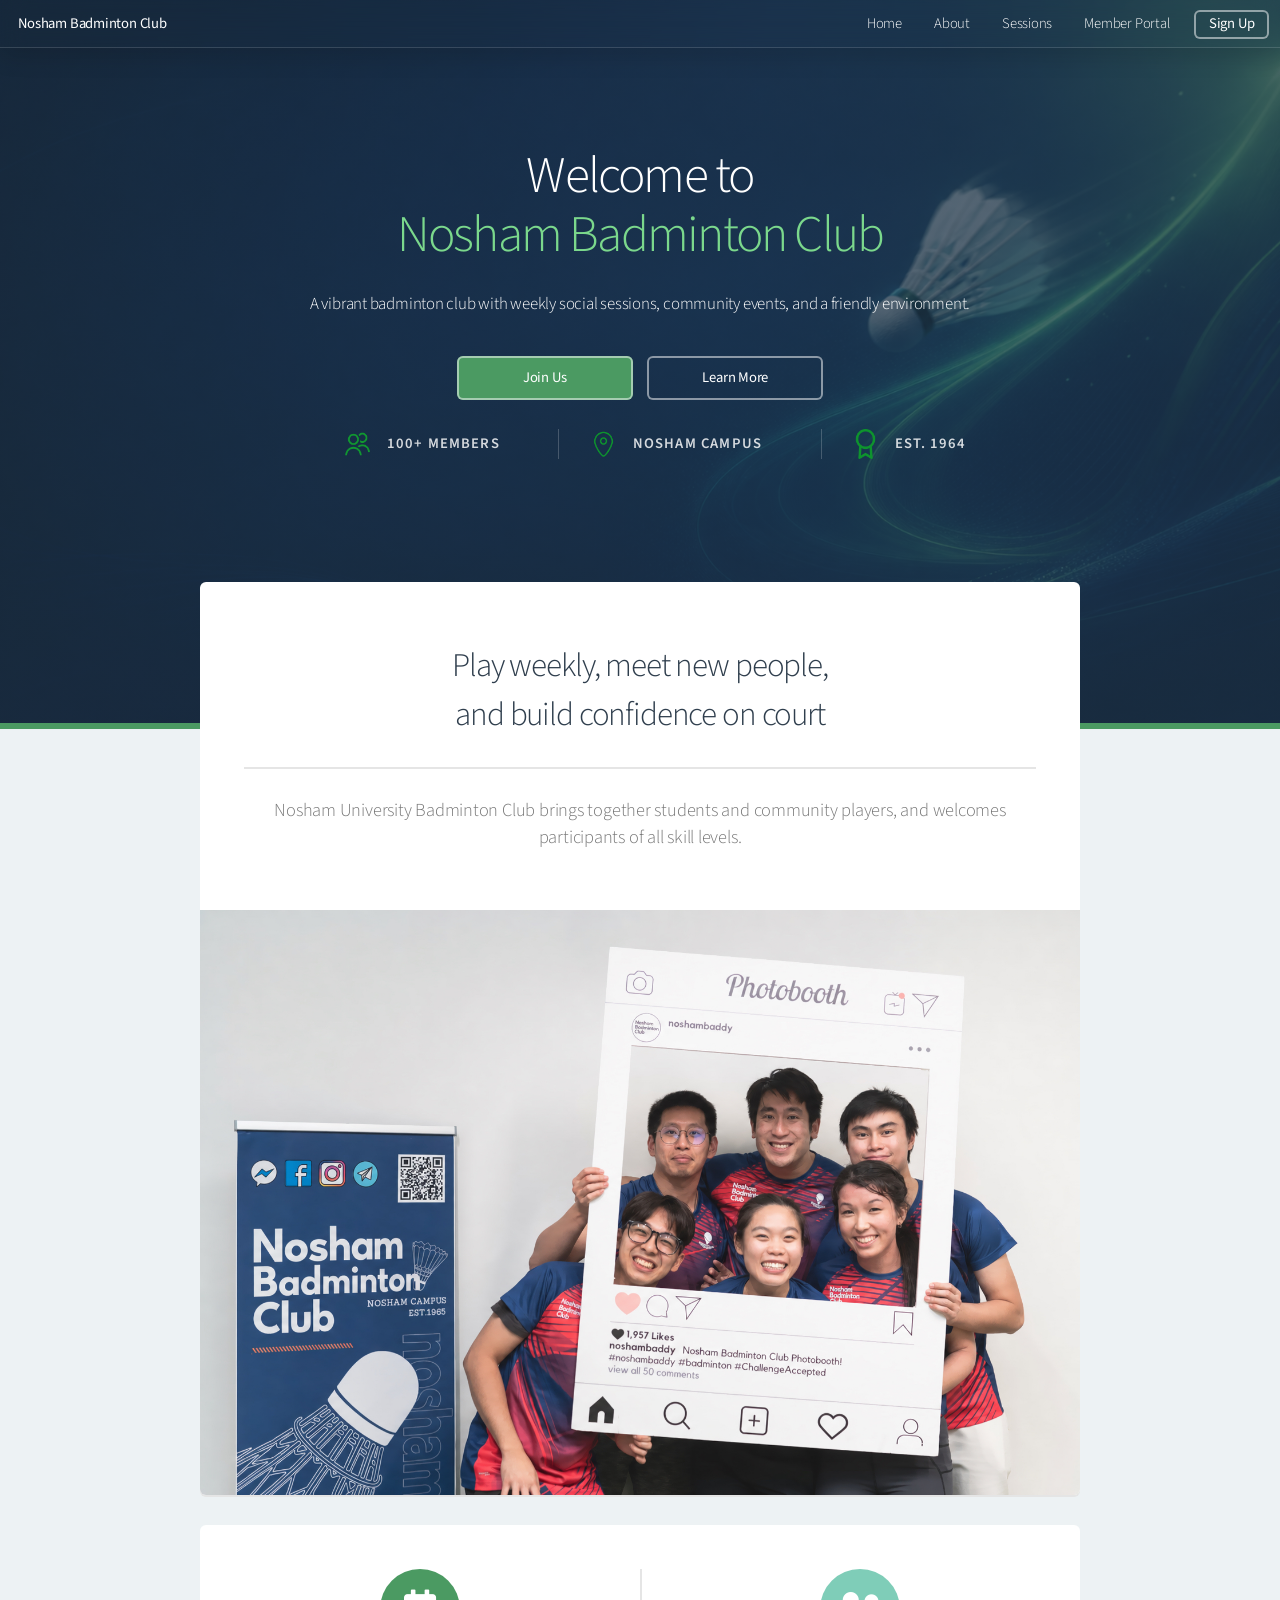
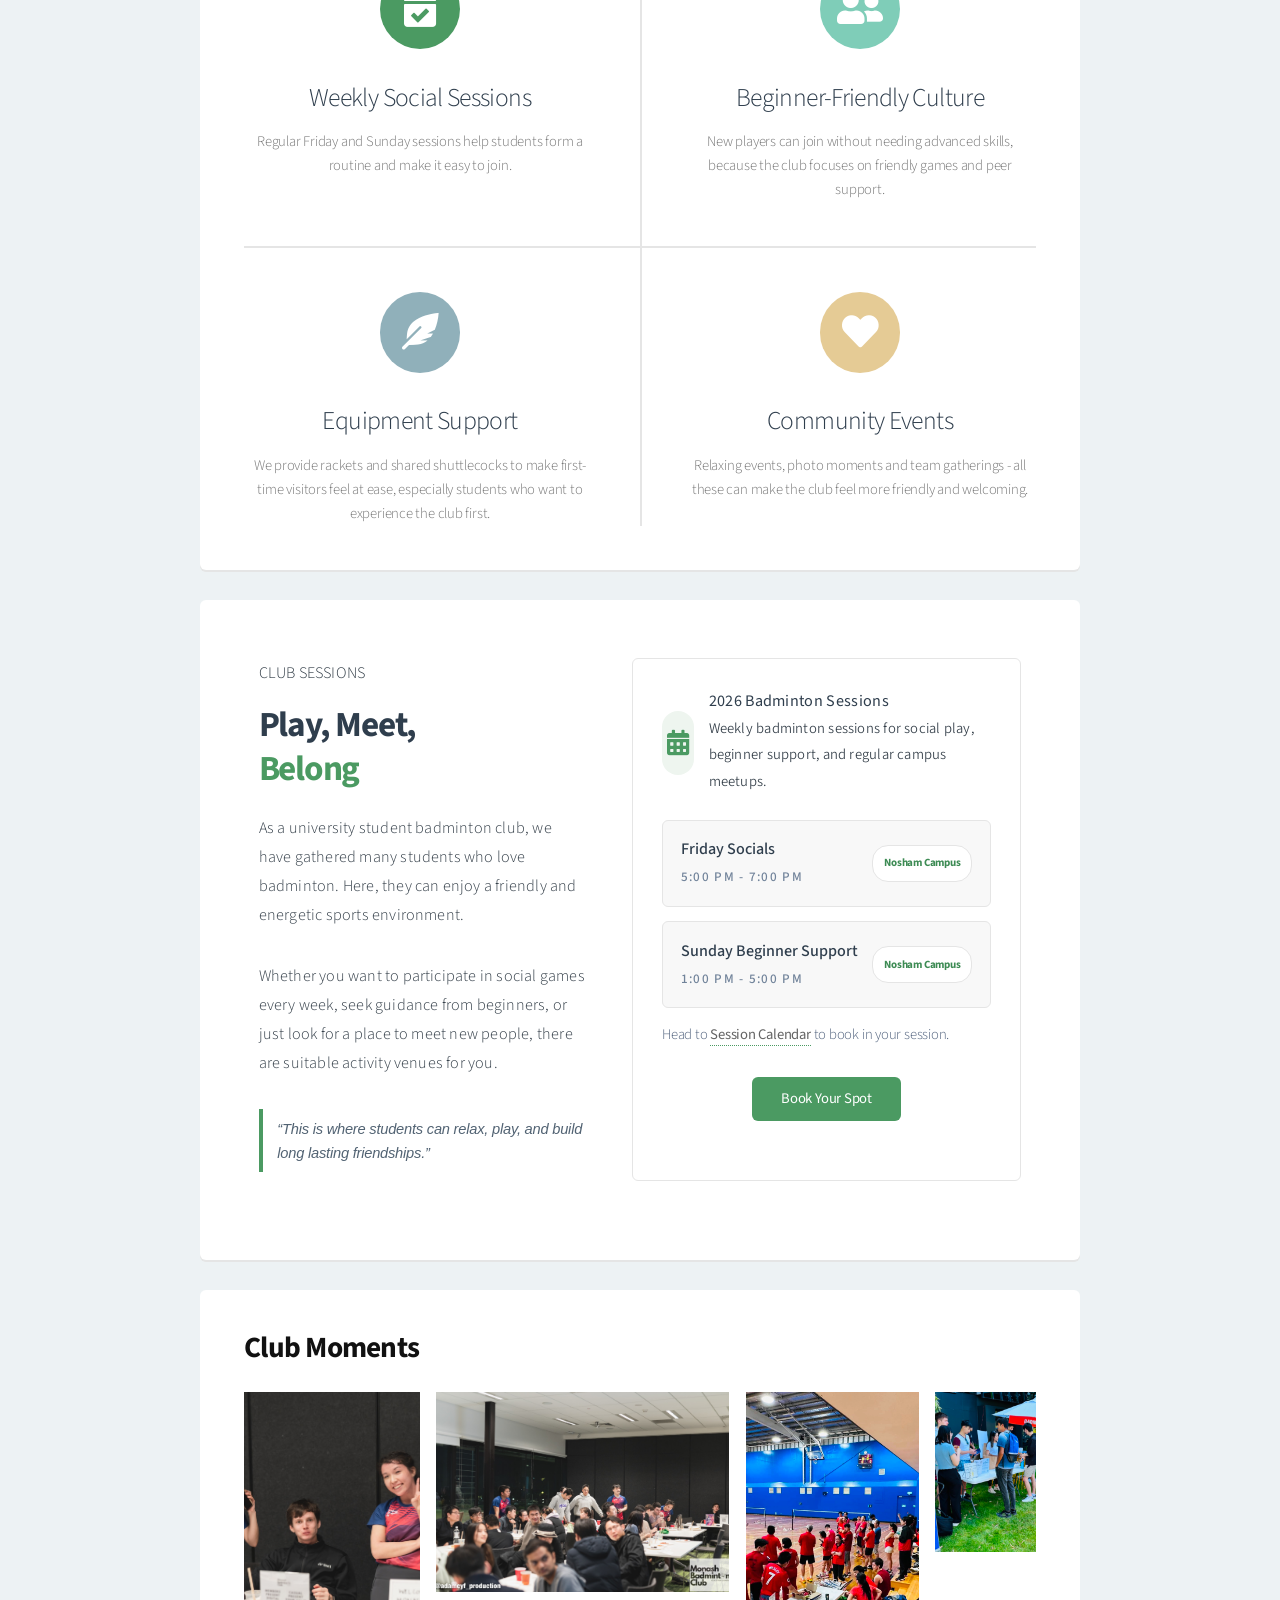
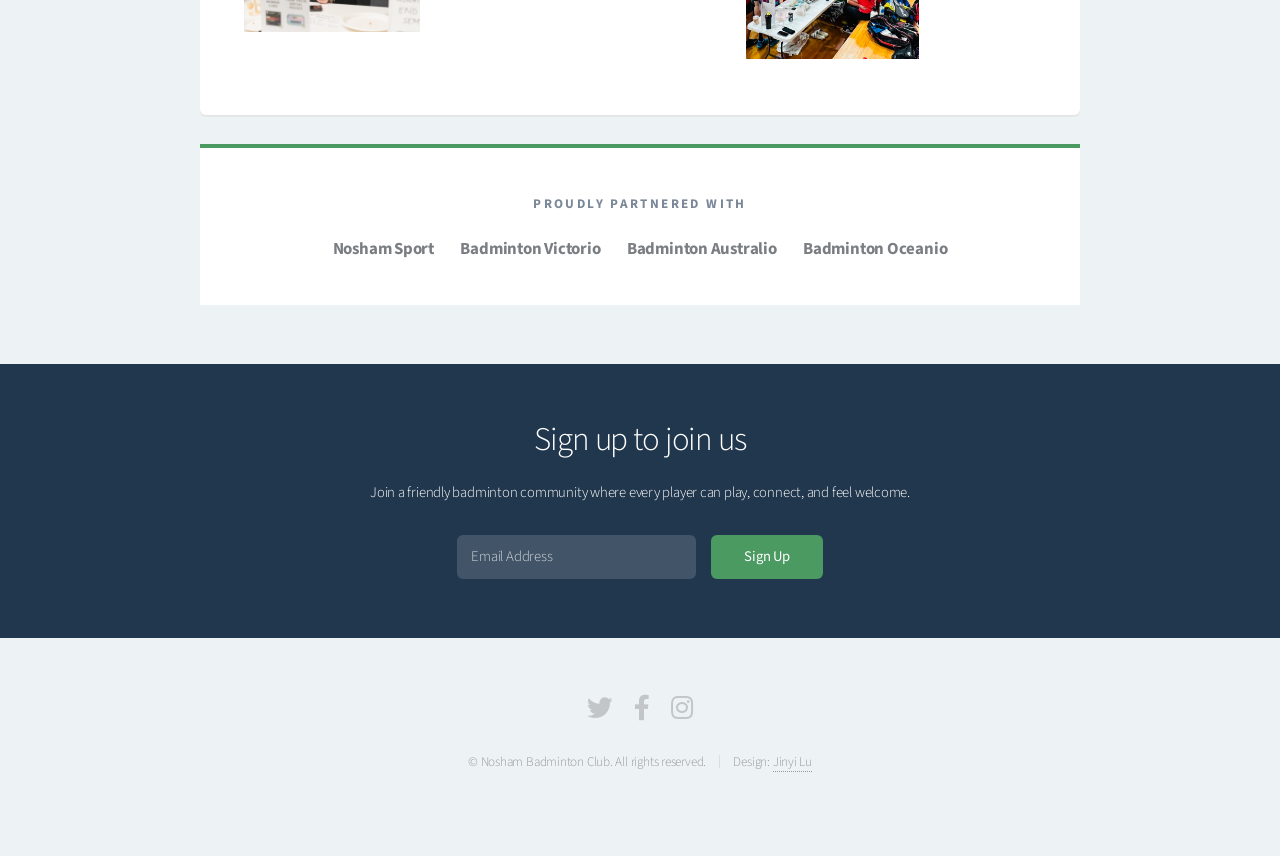
==== commit 2427f15f: "Initial commit" ====
--- a/index.html
+++ b/index.html
@@ -6,6 +6,7 @@
 -->
 <html>
 	<head>
+		<!-- Change the title to reflect the badminton club -->
 		<title>Nosham Badminton Club</title>
 		<meta charset="utf-8" />
 		<meta name="viewport" content="width=device-width, initial-scale=1, user-scalable=no" />
@@ -19,10 +20,11 @@
 					<h1><a href="index.html">Nosham Badminton Club</a></h1>
 					<nav id="nav">
 						<ul>
+							<!-- Update the navigation links and change complex drop-down menu to a simple navigation -->
 							<li><a href="index.html">Home</a></li>
 							<li><a href="#about">About</a></li>
-							<li><a href="#sessions">Calendar</a></li>
-							<li><a href="#resources">Resources</a></li>
+							<li><a href="#sessions">Sessions</a></li>
+							<li><a href="#resources">Member Portal</a></li>
 							<li><a href="#join" class="button">Sign Up</a></li>
 						</ul>
 					</nav>
@@ -32,11 +34,27 @@
 				<section id="banner">
 					<h2>Welcome to<br />
 					<span class="hero-highlight">Nosham Badminton Club</span></h2>
-					<p class="banner-text">A vibrant badminton club with weekly social sessions, community events, and a friendly envrionment for beginners through to competitive players.</p>
+					<p class="banner-text">A vibrant badminton club with weekly social sessions, community events, and a friendly environment.</p>
 					<ul class="actions special">
 						<li><a href="#join" class="button primary">Join Us</a></li>
 						<li><a href="#about" class="button">Learn More</a></li>
 					</ul>
+
+			<!-- Add a row of short information icons below the banner -->
+					<div class="banner-facts">
+						<div class="fact-item">
+							<img src="images/icons/membersIcon.png" alt="Members Icon" class="fact-icon" />
+							<span>100+ Members</span>
+						</div>
+						<div class="fact-item">
+							<img src="images/icons/locationIcon.png" alt="Location Icon" class="fact-icon" />
+							<span>Nosham Campus</span>
+						</div>
+						<div class="fact-item">
+							<img src="images/icons/awardIcon.png" alt="Awards Icon" class="fact-icon" />
+							<span>EST. 1964</span>
+						</div>
+					</div>
 				</section>
 
 			<!-- Main -->
@@ -47,61 +65,151 @@
 							<h2>Play weekly, meet new people,
 							<br />
 							and build confidence on court</h2>
-							<p>Nosham University Badminton Club brings together students, alumni, and community players, and welcomes participants of all skill levels.</p>
+							<p>Nosham University Badminton Club brings together students and community players, and welcomes participants of all skill levels.</p>
 						</header>
 						<span class="image featured"><img src="images/groupPhoto.jpg" alt="A group photo of club members" /></span>
 					</section>
-					///// 5.1 晚上
 
 					<section class="box special features">
 						<div class="features-row">
 							<section>
-								<span class="icon solid major fa-bolt accent2"></span>
-								<h3>Magna etiam</h3>
-								<p>Integer volutpat ante et accumsan commophasellus sed aliquam feugiat lorem aliquet ut enim rutrum phasellus iaculis accumsan dolore magna aliquam veroeros.</p>
-							</section>
-							<section>
-								<span class="icon solid major fa-chart-area accent3"></span>
-								<h3>Ipsum dolor</h3>
-								<p>Integer volutpat ante et accumsan commophasellus sed aliquam feugiat lorem aliquet ut enim rutrum phasellus iaculis accumsan dolore magna aliquam veroeros.</p>
+								<span class="icon solid major fa-calendar-check accent2"></span>
+								<h3>Weekly Social Sessions</h3>
+								<p>Regular Friday and Sunday sessions help students form a routine and make it easy to join.</p>
+							</section>
+							<section>
+								<span class="icon solid major fa-user-friends accent3"></span>
+								<h3>Beginner-Friendly Culture</h3>
+								<p>New players can join without needing advanced skills, because the club focuses on friendly games and peer support.</p>
 							</section>
 						</div>
 						<div class="features-row">
 							<section>
-								<span class="icon solid major fa-cloud accent4"></span>
-								<h3>Sed feugiat</h3>
-								<p>Integer volutpat ante et accumsan commophasellus sed aliquam feugiat lorem aliquet ut enim rutrum phasellus iaculis accumsan dolore magna aliquam veroeros.</p>
-							</section>
-							<section>
-								<span class="icon solid major fa-lock accent5"></span>
-								<h3>Enim phasellus</h3>
-								<p>Integer volutpat ante et accumsan commophasellus sed aliquam feugiat lorem aliquet ut enim rutrum phasellus iaculis accumsan dolore magna aliquam veroeros.</p>
+								<span class="icon solid major fa-feather-alt accent4"></span>
+								<h3>Equipment Support</h3>
+								<p>We provide rackets and shared shuttlecocks to make first-time visitors feel at ease, especially students who want to experience the club first.</p>
+							</section>
+							<section>
+								<span class="icon solid major fa-heart accent5"></span>
+								<h3>Community Events</h3>
+								<p>Relaxing events, photo moments and team gatherings - all these can make the club feel more friendly and welcoming.</p>
 							</section>
 						</div>
 					</section>
 
+					<!-- Add a simple session gallery showcase section -->
+					<section class="box simple-session-showcase">
+						<div class="simple-session-layout">
+							<div class="simple-session-intro">
+								<p class="simple-session-kicker">Club Sessions</p>
+									<h2>Play, Meet,<br />
+									<span class="simple-session-accent">Belong</span></h2>
+									<p>As a university student badminton club, we have gathered many students who love badminton. Here, they can enjoy a friendly and energetic sports environment.</p>
+									<p>Whether you want to participate in social games every week, seek guidance from beginners, or just look for a place to meet new people, there are suitable activity venues for you.</p>
+									<blockquote>“This is where students can relax, play, and build long lasting friendships.”</blockquote>
+							</div>
+
+							<!-- Add a simple session card to the right side -->
+							<div class="simple-session-card">
+								<div class="simple-session-header">
+									<!-- Use a calendar icon to visually represent the session schedule, since it is only for decoration, hidden from screen readers -->
+									<span class="icon solid fa-calendar-alt session-card-icon" aria-hidden="true"></span>
+									<div>
+										<h3>2026 Badminton Sessions</h3>
+										<p class="session-card-intro">Weekly badminton sessions for social play, beginner support, and regular campus meetups.</p>
+									</div>
+								</div>
+
+								<div class="session-list-item">
+									<div>
+										<h4>Friday Socials</h4>
+										<p>5:00 PM - 7:00 PM</p>
+									</div>
+									<span class="session-list-tag">Nosham Campus</span>
+								</div>
+
+								<div class="session-list-item">
+									<div>
+										<h4>Sunday Beginner Support</h4>
+										<p>1:00 PM - 5:00 PM</p>
+									</div>
+									<span class="session-list-tag">Nosham Campus</span>
+								</div>
+
+								<p class="session-list-note">Head to <a href="#cta"><strong>Session Calendar</strong></a> to book in your session.</p>
+								<ul class="actions special">
+									<li><a href="#cta" class="button primary">Book Your Spot</a></li>
+								</ul>
+							</div>
+						</div>
+					</section>
+
+
+					<!-- New Section: Photo collection track -->
 					<div class="row">
-						<div class="col-6 col-12-narrower">
-
-							<section class="box special">
-								<span class="image featured"><img src="images/pic02.jpg" alt="" /></span>
-								<h3>Sed lorem adipiscing</h3>
-								<p>Integer volutpat ante et accumsan commophasellus sed aliquam feugiat lorem aliquet ut enim rutrum phasellus iaculis accumsan dolore magna aliquam veroeros.</p>
-								<ul class="actions special">
-									<li><a href="#" class="button alt">Learn More</a></li>
-								</ul>
-							</section>
-
-						</div>
-						<div class="col-6 col-12-narrower">
-
-							<section class="box special">
-								<span class="image featured"><img src="images/pic03.jpg" alt="" /></span>
-								<h3>Accumsan integer</h3>
-								<p>Integer volutpat ante et accumsan commophasellus sed aliquam feugiat lorem aliquet ut enim rutrum phasellus iaculis accumsan dolore magna aliquam veroeros.</p>
-								<ul class="actions special">
-									<li><a href="#" class="button alt">Learn More</a></li>
-								</ul>
+						<div class="col-12">
+							<section id="resources" class="box special">
+								<div class="collection-showcase">
+									<div class="collection-header">
+										<h3>Club Moments</h3>
+									</div>
+
+									<div class="collection-window" id="collection-window" aria-label="Badminton club photo collection">
+										<div class="collection-track">
+											<button type="button" class="collection-item collection-large">
+												<img src="images/gallery/gallery-photo-01.jpg" alt="Badminton club social session preview." />
+											</button>
+											<button type="button" class="collection-item collection-wide">
+												<img src="images/gallery/gallery-photo-02.jpg" alt="Badminton club weekly meetup preview." />
+											</button>
+											<button type="button" class="collection-item collection-tall">
+												<img src="images/gallery/gallery-photo-03.jpeg" alt="Members of the badminton club on the court preview." />
+											</button>
+											<button type="button" class="collection-item collection-small">
+												<img src="images/gallery/gallery-photo-04.jpeg" alt="Badminton club event preview." />
+											</button>
+											<button type="button" class="collection-item collection-wide">
+												<img src="images/gallery/gallery-photo-05.jpeg" alt="Badminton club photobooth preview." />
+											</button>
+											<button type="button" class="collection-item collection-large">
+												<img src="images/gallery/gallery-photo-06.jpeg" alt="Shared club experience preview." />
+											</button>
+											<button type="button" class="collection-item collection-small">
+												<img src="images/gallery/gallery-photo-07.jpg" alt="Photo of members of the badminton club during their break." />
+											</button>
+											<button type="button" class="collection-item collection-wide">
+												<img src="images/gallery/gallery-photo-08.jpg" alt="Photo of the awards previously received." />
+											</button>
+											<button type="button" class="collection-item collection-small">
+												<img src="images/gallery/gallery-photo-09.jpg" alt="Everyday badminton practice preview." />
+											</button>
+										</div>
+									</div>
+								</div>
+							</section>
+
+							<!-- The enlarged preview layer that appears after clicking the photo -->
+							<div id="collection-modal" class="collection-modal" aria-hidden="true">
+								<div class="collection-modal-inner">
+									<button type="button" id="collection-modal-close" class="collection-modal-close" aria-label="Close enlarged photo">&times;</button>
+									<img id="collection-modal-image" src="" alt="" />
+								</div>
+							</div>
+
+						</div>
+					</div>
+
+					<!-- New Section: Partner Section-->
+					 <div class="row">
+						<div class="col-12">
+							<section class="partner-section">
+								<p class="partner-kicker">Proudly partnered With</p>
+								<div class="partner-list">
+									<span class="partner-name">Nosham Sport</span>
+									<span class="partner-name">Badminton Victorio</span>
+									<span class="partner-name">Badminton Australio</span>
+									<span class="partner-name">Badminton Oceanio</span>
+								</div>
 							</section>
 
 						</div>
@@ -134,12 +242,9 @@
 						<li><a href="#" class="icon brands fa-twitter"><span class="label">Twitter</span></a></li>
 						<li><a href="#" class="icon brands fa-facebook-f"><span class="label">Facebook</span></a></li>
 						<li><a href="#" class="icon brands fa-instagram"><span class="label">Instagram</span></a></li>
-						<li><a href="#" class="icon brands fa-github"><span class="label">Github</span></a></li>
-						<li><a href="#" class="icon brands fa-dribbble"><span class="label">Dribbble</span></a></li>
-						<li><a href="#" class="icon brands fa-google-plus"><span class="label">Google+</span></a></li>
 					</ul>
 					<ul class="copyright">
-						<li>&copy; Nosham Badminton Club. All rights reserved.</li><li>Design: <a href="http://html5up.net">Jinyi Lu</a></li>
+						<li>&copy; Nosham Badminton Club. All rights reserved.</li><li>Design: <a href="https://github.com/JinyiLu-0x">Jinyi Lu</a></li>
 					</ul>
 				</footer>
 
--- a/assets/css/main.css
+++ b/assets/css/main.css
@@ -105,7 +105,8 @@
 	}
 
 	body {
-		background: #f5f5f5;
+		/* Change the background color to light green */
+		background: #edf2f4;
 	}
 
 	body, input, select, textarea {
@@ -123,7 +124,8 @@
 		-ms-transition: color 0.2s ease-in-out, border-bottom-color 0.2s ease-in-out;
 		transition: color 0.2s ease-in-out, border-bottom-color 0.2s ease-in-out;
 		border-bottom: dotted 1px;
-		color: #e89980;
+		/* Change the link color */
+		color: #4b9a62;
 		text-decoration: none;
 	}
 
@@ -145,7 +147,8 @@
 	}
 
 	h1, h2, h3, h4, h5, h6 {
-		color: #646464;
+		/* Change the heading text color */
+		color: #2f3e4d;
 		font-weight: 300;
 		line-height: 1em;
 		margin: 0 0 0.5em 0;
@@ -2422,7 +2425,8 @@
 			}
 
 			.icon.major.accent2 {
-				background: #e89980;
+				/* Change the colour */
+				background: #4b9a62;
 				color: #ffffff;
 			}
 
@@ -2746,7 +2750,8 @@
 		-webkit-transition: background-color 0.2s ease-in-out, color 0.2s ease-in-out;
 		-ms-transition: background-color 0.2s ease-in-out, color 0.2s ease-in-out;
 		transition: background-color 0.2s ease-in-out, color 0.2s ease-in-out;
-		background-color: #666;
+		/* Change the colour to green */
+		background-color: #4b9a62;
 		border-radius: 6px;
 		border: 0;
 		color: #ffffff;
@@ -2844,11 +2849,12 @@
 				color: #999;
 			}
 
+		/* Change the colour to green */
 		input[type="submit"].primary,
 		input[type="reset"].primary,
 		input[type="button"].primary,
 		.button.primary {
-			background-color: #e89980;
+			background-color: #4b9a62;
 			color: #ffffff !important;
 		}
 
@@ -2931,7 +2937,7 @@
 	}
 
 	#header {
-		background: #21374d;
+		background: rgba(33, 55, 77, 0.6);
 		color: #bbb;
 		cursor: default;
 		height: 3.25em;
@@ -2941,6 +2947,11 @@
 		top: 0;
 		width: 100%;
 		z-index: 10000;
+
+		/* Add a blurred glass-like header effect */
+		backdrop-filter: blur(12px);
+		border-bottom: 1px solid rgba(255, 255, 255, 0.14);
+		box-shadow: 0 8px 24px rgba(0, 0, 0, 0.12);
 	}
 
 		#header h1 {
@@ -3162,7 +3173,9 @@
 
 	#banner {
 		background-attachment: scroll,							fixed;
+		/* Change the banner background color and image */
 		background-color: #666;
+		/* The preceding layer of linear-gradient is a dark mask, which serves to make the white title more distinct */
 		background-image: linear-gradient(rgba(33, 55, 77, 0.651), rgba(33, 55, 77, 0.709)), url("../../images/BadmintonBg.png");
 		background-position: top left,						center center;
 		background-repeat: repeat,							no-repeat;
@@ -3170,6 +3183,9 @@
 		color: #fff;
 		padding: 12em 0 20em 0;
 		text-align: center;
+
+		/* Add a green bottom border to the banner */
+		border-bottom: 6px solid #4b9a62;
 	}
 
 		#banner :last-child {
@@ -3181,6 +3197,7 @@
 		}
 
 		#banner h2 {
+			/* Change the banner title font size */
 			font-size: 3.8em;
 			line-height: 1.15em;
 			margin: 0 0 0.5em 0;
@@ -3202,6 +3219,47 @@
 			line-height: 1.7em;
 			margin: 0 auto 2.2em auto;
 			max-width: 40em;
+		}
+
+		/* New class: information icons */
+		#banner .banner-facts{
+			align-items: center;
+			display: flex;
+			justify-content: center;
+			column-gap: 4em;
+			row-gap: 2em;
+			flex-wrap: wrap;
+		}
+
+		#banner .fact-item {
+			align-items: center;
+			display: flex;
+			gap: 1em;
+			padding-left: 2em;
+			/* Add a left border to separate the fact items */
+			border-left: 1px solid rgba(255, 255, 255, 0.2);
+		}
+
+		/* Remove the left border and padding for the first fact item to align it with the banner text */
+		#banner .fact-item:first-child {
+			border-left: 0;
+			padding-left: 0;
+			gap: 1em;
+			padding-left: 2em;
+		}
+
+		#banner .fact-icon {
+			height: 2em;
+			object-fit: contain;
+			width: 2em;
+		}
+		
+		#banner .fact-item span {
+			color: rgba(255, 255, 255, 0.82);
+			font-size: 1em;
+			font-weight: 600;
+			letter-spacing: 0.08em;
+			text-transform: uppercase;
 		}
 
 		#banner input[type="submit"],
@@ -3265,10 +3323,313 @@
 		margin-top: -14em;
 	}
 
+	/* New Section: simple events cards overview */
+	.simple-session-showcase {
+		padding: 4em;
+		text-align: left;
+	}
+
+	.simple-session-layout {
+		display: flex;
+		flex-wrap: wrap;
+		gap: 3em;
+		align-items: flex-start;
+	}
+
+	.simple-session-intro,
+	.simple-session-card {
+		flex: 1;
+	}
+
+	.simple-session-kicker {
+		color: #5b6577;
+		font-size: 0.6em;
+		font-weight: 800;
+		letter-spacing: 0.2em;
+		margin-bottom: 1em;
+		text-transform: uppercase;
+	}
+
+	.simple-session-intro h2{
+		font-weight: 700;
+		font-size: 2.4em;
+		line-height: 1.25em;
+		margin-bottom: 0.6em;
+	}
+
+	.simple-session-intro .simple-session-accent {
+		color: #4b9a62;
+	}
+
+	.simple-session-intro p {
+		color: #333e48;
+		font-size: 1.1em;
+		font-weight: 300;
+		line-height: 1.8em;
+		letter-spacing: 0.012em;
+	}
+
+	.simple-session-intro blockquote {
+		border-left: 4px solid #4b9a62;
+		color: #526373;
+		font-style: italic;
+		margin: 2em 0;
+		padding-left: 1em;
+		font-weight: 400;
+	}
+
+	/* New class: simple session cards */
+	.simple-session-card {
+		border: 1px solid #e5e5e5;
+		border-radius: 6px;
+		padding: 2em;
+	}
+
+	.simple-session-header {
+		display: flex;
+		align-items: center;
+		gap: 1em;
+		margin-bottom: 1.5em;
+	}
+
+	.simple-session-header h3 {
+		font-size: 1.75em;
+		margin-bottom: 0.2em;
+		letter-spacing: 0.02em;
+		font-size: 1.1em;
+		font-weight: 400;
+	}
+
+	.simple-session-header p {
+		color: #333e48;
+		font-size: 1em;
+		font-weight: 350;
+		line-height: 1.8em;
+		letter-spacing: 0.015em;
+	}
+
+	.session-card-icon {
+		display: inline-flex;
+		align-items: center;
+		justify-content: center;
+		background: #eef5ef;
+		border-radius: 16px;
+		color: #4b9a62;
+		font-size: 1.75em;
+		height: 2.5em;
+		width: 2.5em;
+	}
+
+
+	.session-card-intro {
+		color: #6f7981;
+		font-size: 1em;
+		line-height: 1.5em;
+		margin-bottom: 0.2em;
+	}
+
+	.session-list-item {
+		align-items: center;
+		display: flex;
+		justify-content: space-between;
+		margin-bottom: 1em;
+		padding: 1.1em 1.2em;
+		background: #f8f8f8;
+		border: 1px solid #e5e5e5;
+		border-radius: 6px;
+	}
+
+	.session-list-item h4 {
+		margin-bottom: 0.25em;
+		font-weight: 500;
+	}
+
+	.session-list-item p {
+		color: #71839a;
+		font-size: 0.9em;
+		font-weight: 500;
+		letter-spacing: 0.1em;
+		text-transform: uppercase;
+		margin-bottom: 0;
+	}
+
+	.session-list-tag {
+		background: #ffffff;
+		border: 1px solid #e5e5e5;
+		border-radius: 16px;
+		color: #3d8b54;
+		font-size: 0.75em;
+		font-weight: 700;
+		padding: 0.5em 1em;
+	}
+
+	.session-list-note {
+		color: #52637e;
+		font-size: 1em;
+		line-height: 1.7em;
+	}
+
+	/* Photo gallery section
+	The auto-scrolling effect is adapted from reference code.
+	https://www.w3schools.com/howto/howto_css_image_gallery_scroll.asp
+	https://developer.mozilla.org/en-US/docs/Web/API/Window/setInterval
+	https://stackoverflow.com/questions/25685486/how-to-show-webkit-scrollbar-which-has-been_hidden-using-displaynone-css-proper */
+	
+	.collection-showcase {
+		text-align: left;
+	}
+
+	.collection-header {
+		margin-bottom: 2em;
+	}
+
+	.collection-header h3 {
+		color: #111111;
+		font-size: 2em;
+		font-weight: 700;
+		line-height: 1em;
+		margin-bottom: 0;
+	}
+
+	.collection-window {
+		overflow: auto;
+		padding-bottom: 0.8em;
+		white-space: nowrap;
+	}
+
+	.collection-window::-webkit-scrollbar {
+	display: none;
+	}
+
+	.collection-track {
+		width: max-content;
+	}
+
+	.collection-item {
+		background: #ffffff;
+		border: none;
+		display: inline-block;
+		height: 15em;
+		margin-right: 1em;
+		padding: 0;
+		vertical-align: top;
+		width: 14em;
+	}
+
+	.collection-item:hover {
+		box-shadow: 0 0.6em 1.8em rgba(0, 0, 0, 0.12);
+	}
+
+	.collection-item img {
+		display: block;
+		height: 100%;
+		width: 100%;
+		object-fit: cover;
+	}
+
+	.collection-large {
+		height: 18em;
+		width: 18em;
+	}
+
+	.collection-wide {
+		width: 22em;
+	}
+
+	.collection-tall {
+		height: 20em;
+		width: 13em;
+	}
+
+	.collection-small {
+		height: 12em;
+		width: 12em;
+	}
+
+	.collection-modal {
+		align-items: center;
+		background: rgba(0, 0, 0, 0.8);
+		display: none;
+		justify-content: center;
+		left: 0;
+		top: 0;
+		padding: 2em;
+		position: fixed;
+		width: 100%;
+		height: 100%;
+		z-index: 10003;
+	}
+
+	.collection-modal.is-visible {
+		display: flex;
+	}
+
+	.collection-modal-inner {
+		max-width: 70em;
+		position: relative;
+		width: 80%;
+		margin: 0 auto;
+	}
+
+	.collection-modal-inner img {
+		display: block;
+		margin: 0 auto;
+		max-width: 80%;
+		max-height: 85vh;
+		width: auto;
+		height: auto;
+	}
+
+	.collection-modal-close {
+		background: #ffffff;
+		border: none;
+		border-radius: 50%;
+		color: #111111;
+		cursor: pointer;
+		font-size: 1.5em;
+		height: 2em;
+		width: 2em;
+		position: absolute;
+		right: 1em;
+		top: 1em;
+	}
+
+	/* New Section: Partner Section */
+	.partner-section {
+		background: #ffffff;
+		border-top: 4px solid #4b9a62;
+		padding: 3em 0;
+		text-align: center;
+	}
+
+	.partner-kicker {
+		color: #7a8798;
+		font-size: 0.9em;
+		font-weight: 700;
+		letter-spacing: 0.18em;
+		margin-bottom: 1.6em;
+		text-transform: uppercase;
+	}
+
+	.partner-list {
+		display: flex;
+		flex-wrap: wrap;
+		gap: 1.8em;
+		justify-content: center;
+	}
+
+	.partner-name {
+		color: #7a7d82;
+		display: inline-block;
+		font-size: 1.15em;
+		font-weight: 700;
+	}
+
 /* Footer */
 
 	#footer {
-		background: #f0f0f0;
+		/* Change the background color to light green */
+		background: #edf2f4;
 		padding: 4em 0 6em 0;
 		text-align: center;
 	}
@@ -3315,6 +3676,7 @@
 /* CTA */
 
 	#cta {
+		/* Change the action area background color */
 		background: #21374d;
 		color: #ffffff;
 		padding: 3.5em 0 4em 0;
@@ -3336,6 +3698,7 @@
 		#cta input[type="button"],
 		#cta .button {
 			box-shadow: none;
+			/* Change the action button background color */
 			background: #4b9a62;
 			color: #ffffff;
 		}
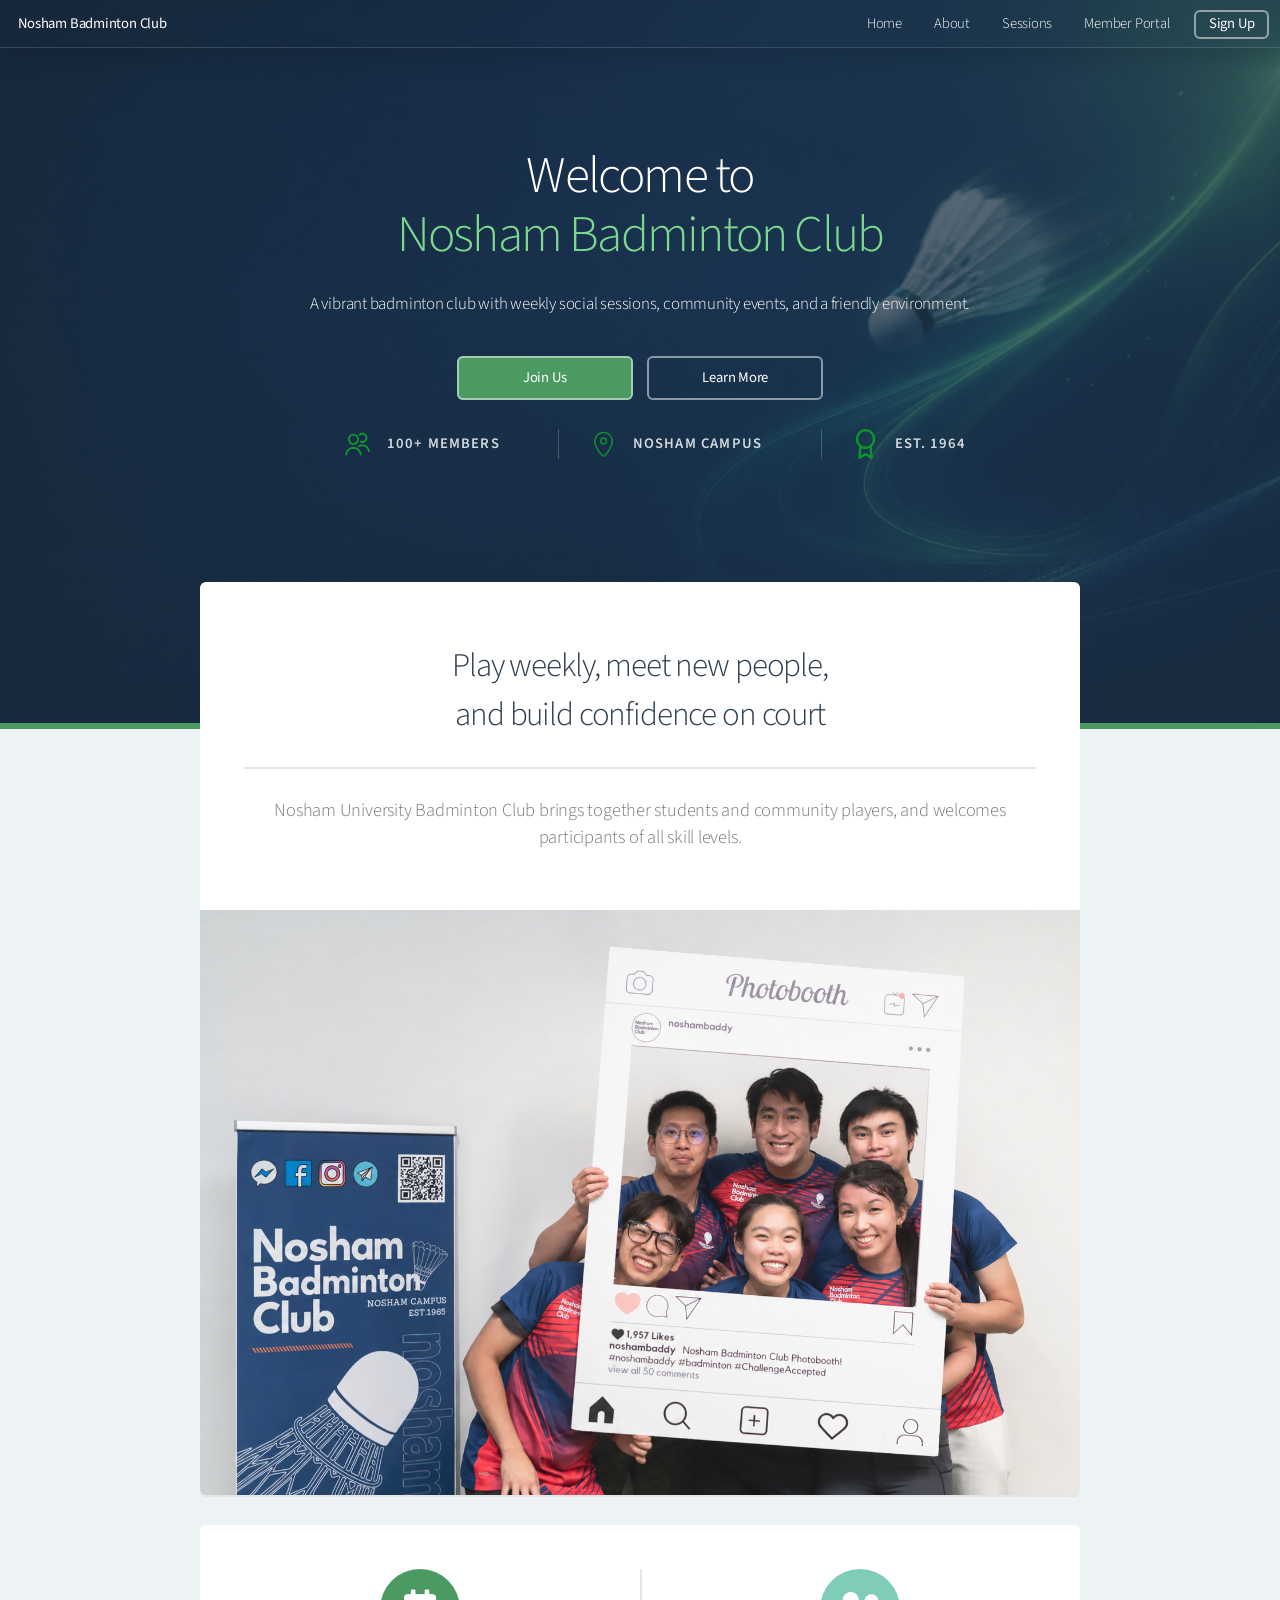
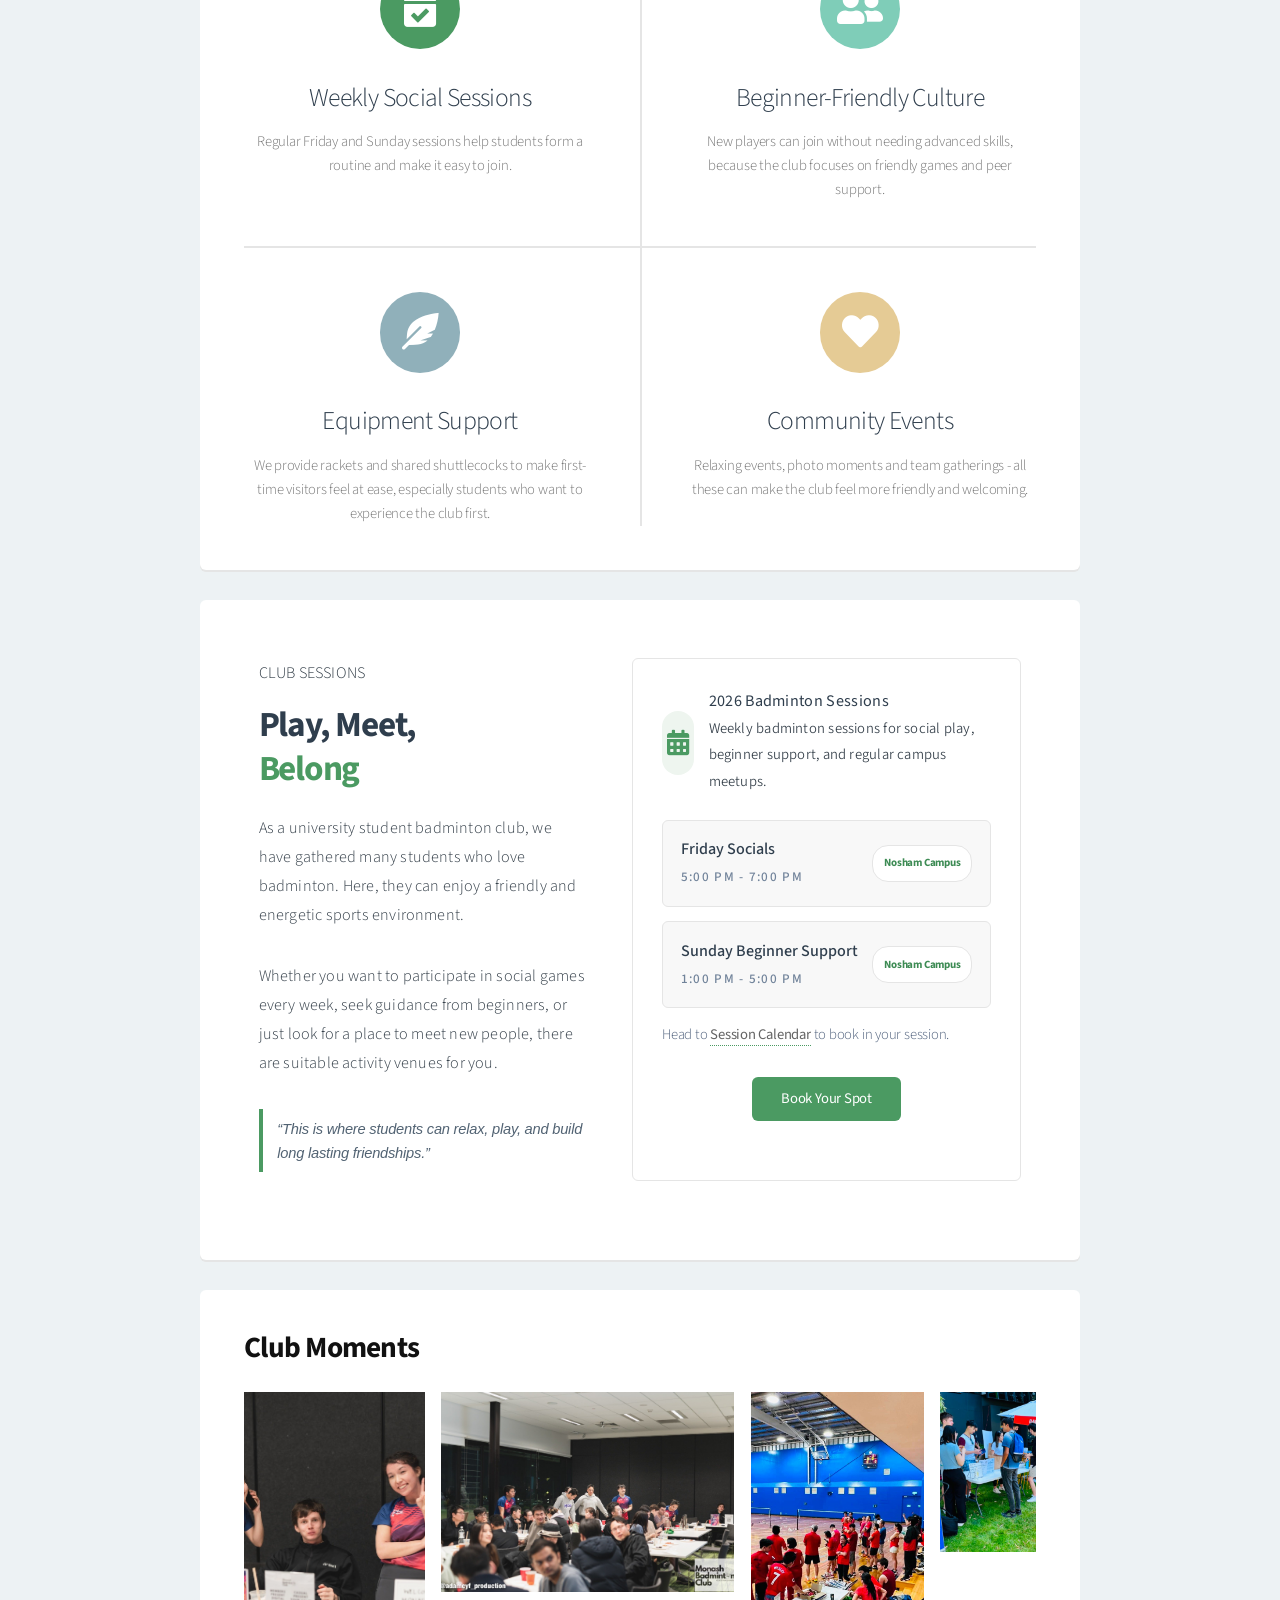
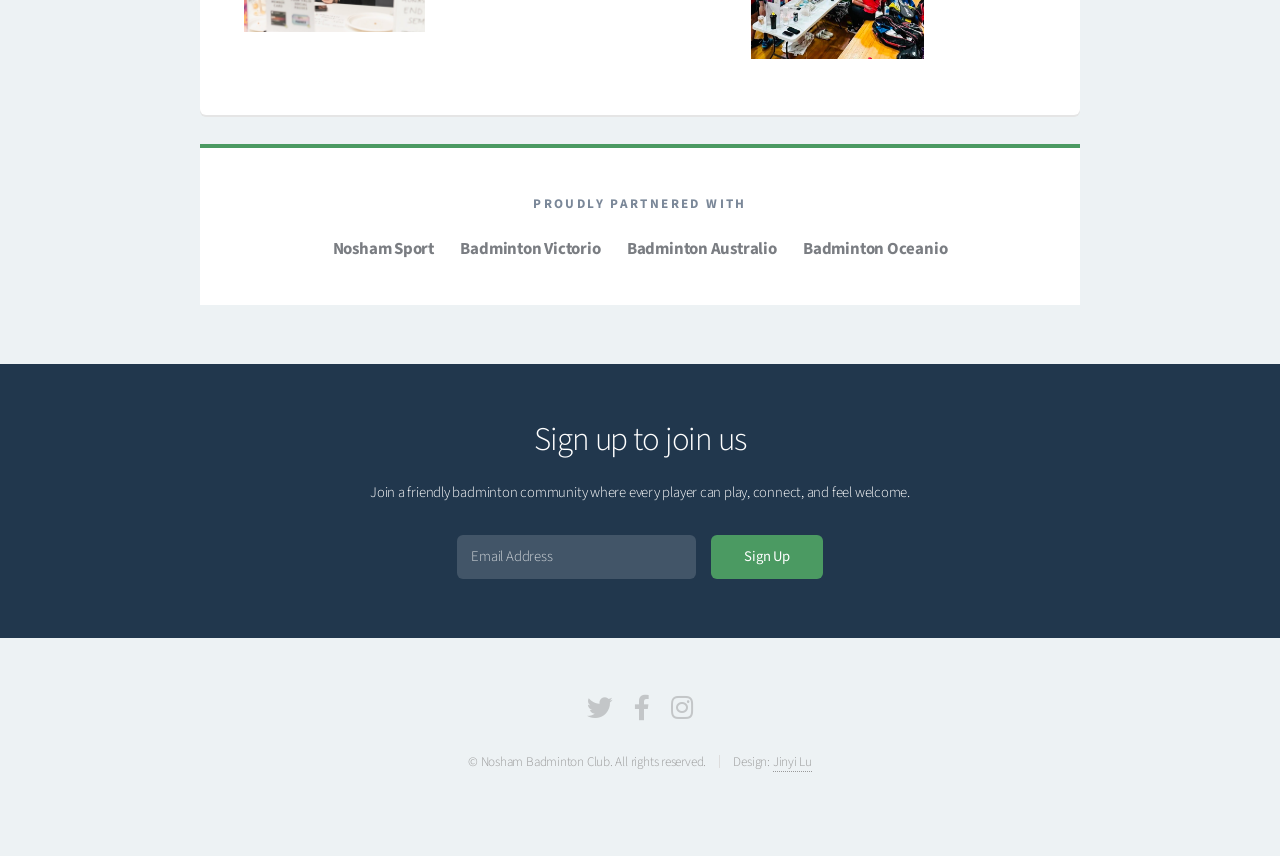
==== commit 1971ef61: "Image error fixed" ====
--- a/index.html
+++ b/index.html
@@ -163,16 +163,16 @@
 												<img src="images/gallery/gallery-photo-02.jpg" alt="Badminton club weekly meetup preview." />
 											</button>
 											<button type="button" class="collection-item collection-tall">
-												<img src="images/gallery/gallery-photo-03.jpeg" alt="Members of the badminton club on the court preview." />
+												<img src="images/gallery/gallery-photo-03.jpg" alt="Members of the badminton club on the court preview." />
 											</button>
 											<button type="button" class="collection-item collection-small">
-												<img src="images/gallery/gallery-photo-04.jpeg" alt="Badminton club event preview." />
+												<img src="images/gallery/gallery-photo-04.jpg" alt="Badminton club event preview." />
 											</button>
 											<button type="button" class="collection-item collection-wide">
-												<img src="images/gallery/gallery-photo-05.jpeg" alt="Badminton club photobooth preview." />
+												<img src="images/gallery/gallery-photo-05.jpg" alt="Badminton club photobooth preview." />
 											</button>
 											<button type="button" class="collection-item collection-large">
-												<img src="images/gallery/gallery-photo-06.jpeg" alt="Shared club experience preview." />
+												<img src="images/gallery/gallery-photo-06.jpg" alt="Shared club experience preview." />
 											</button>
 											<button type="button" class="collection-item collection-small">
 												<img src="images/gallery/gallery-photo-07.jpg" alt="Photo of members of the badminton club during their break." />
--- a/assets/css/main.css
+++ b/assets/css/main.css
@@ -3176,7 +3176,7 @@
 		/* Change the banner background color and image */
 		background-color: #666;
 		/* The preceding layer of linear-gradient is a dark mask, which serves to make the white title more distinct */
-		background-image: linear-gradient(rgba(33, 55, 77, 0.651), rgba(33, 55, 77, 0.709)), url("../../images/BadmintonBg.png");
+		background-image: linear-gradient(rgba(33, 55, 77, 0.651), rgba(33, 55, 77, 0.709)), url("../../images/BadmintonBg.jpg");
 		background-position: top left,						center center;
 		background-repeat: repeat,							no-repeat;
 		background-size: auto,							cover;
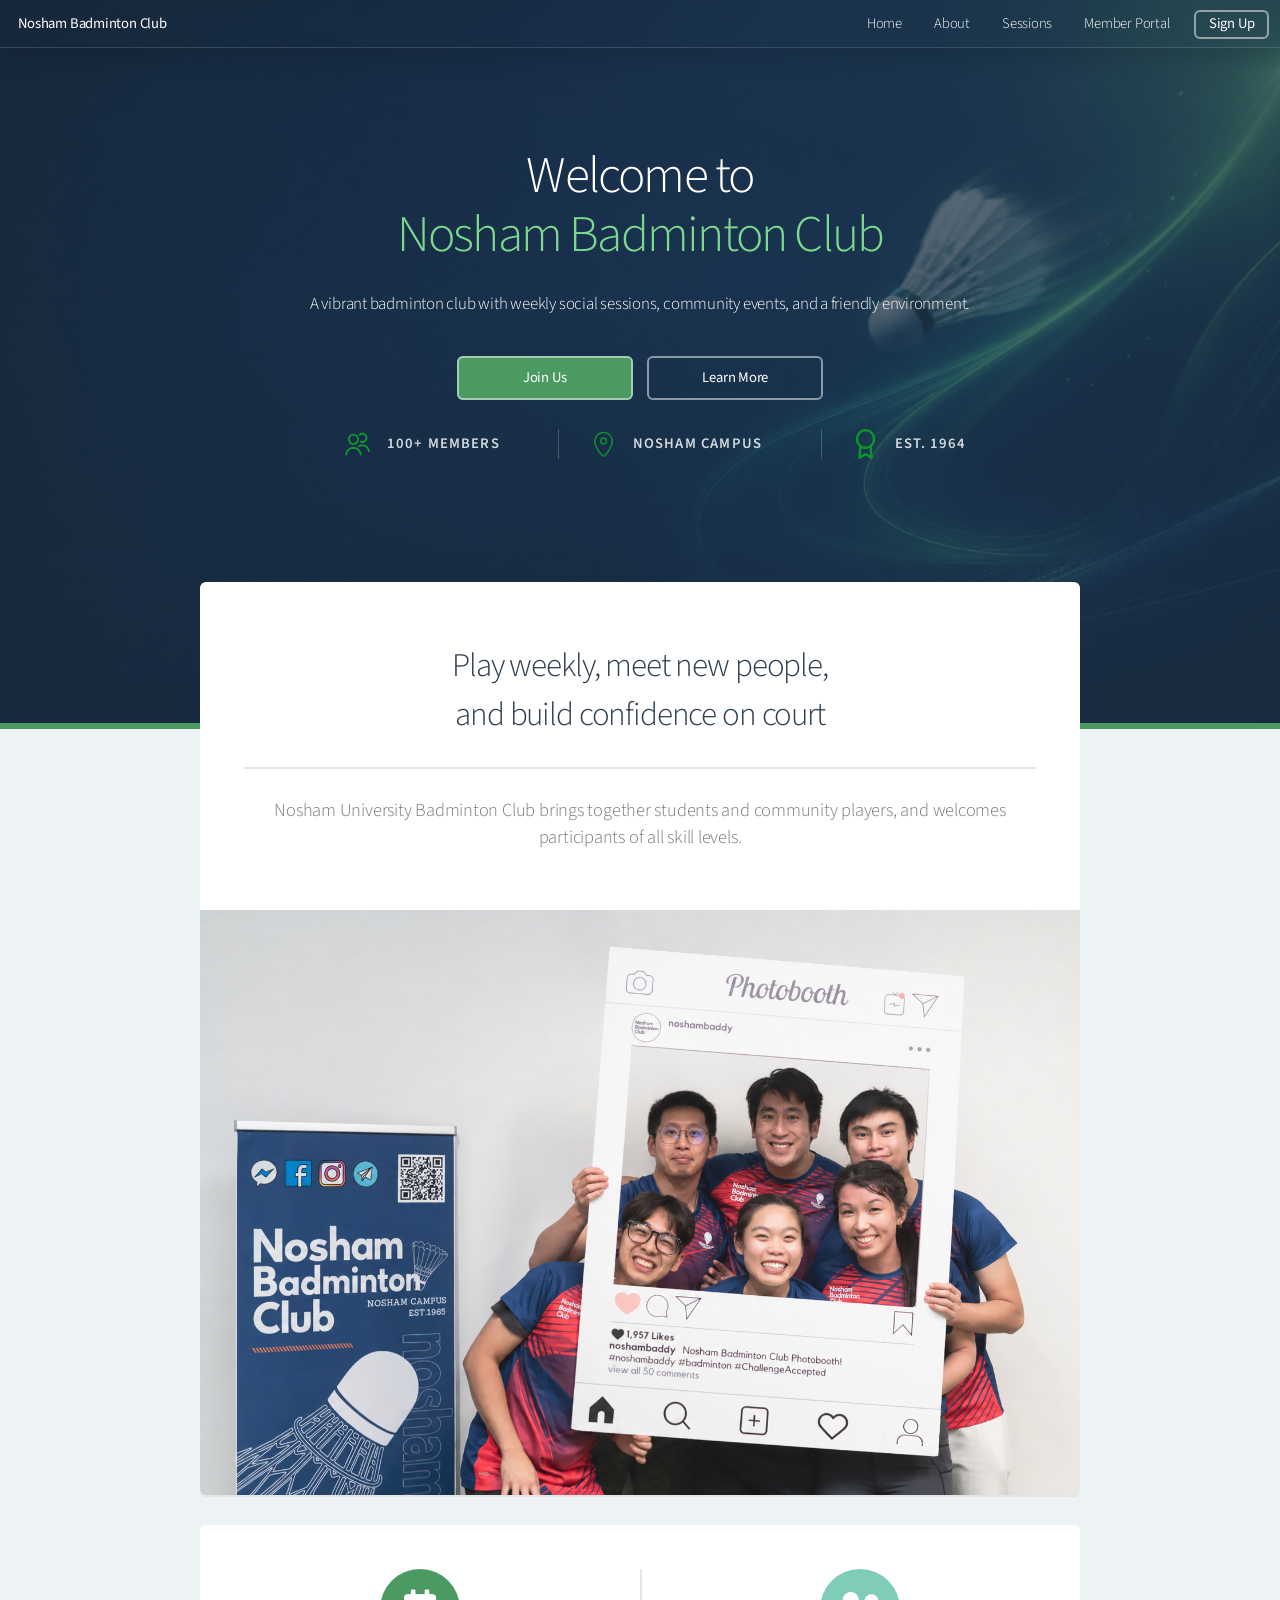
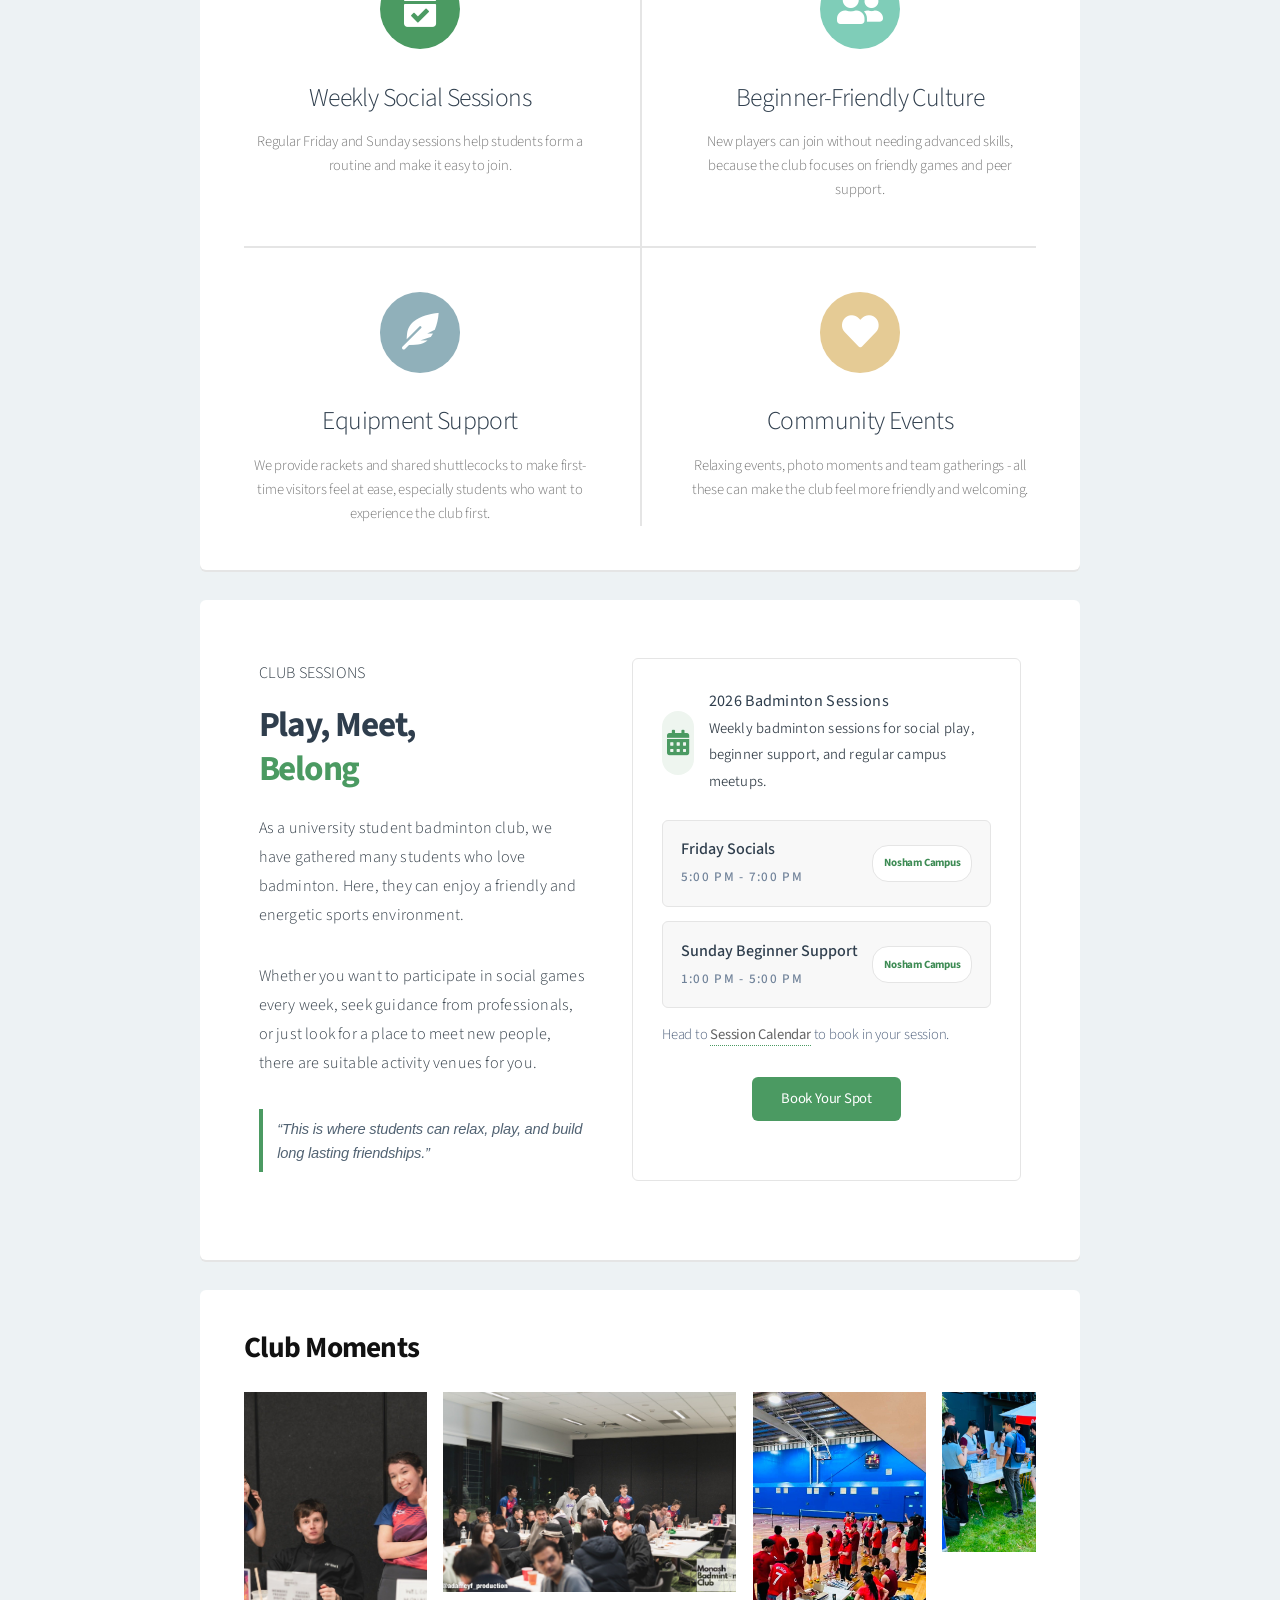
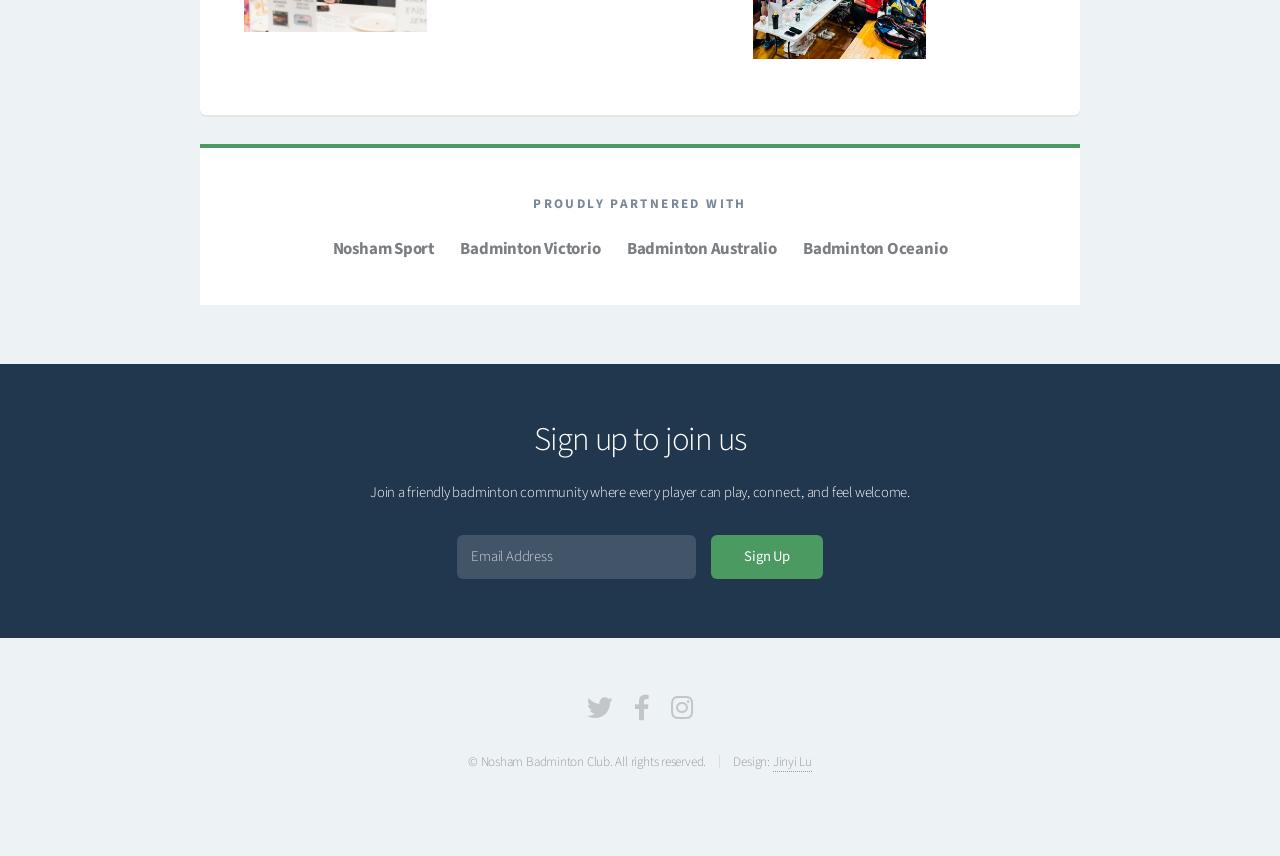
==== commit dd4c1064: "Removed unnecessary files and adjusted some of the annotations" ====
--- a/index.html
+++ b/index.html
@@ -24,8 +24,8 @@
 							<li><a href="index.html">Home</a></li>
 							<li><a href="#about">About</a></li>
 							<li><a href="#sessions">Sessions</a></li>
-							<li><a href="#resources">Member Portal</a></li>
-							<li><a href="#join" class="button">Sign Up</a></li>
+							<li><a href="#members">Member Portal</a></li>
+							<li><a href="#cta" class="button">Sign Up</a></li>
 						</ul>
 					</nav>
 				</header>
@@ -36,7 +36,7 @@
 					<span class="hero-highlight">Nosham Badminton Club</span></h2>
 					<p class="banner-text">A vibrant badminton club with weekly social sessions, community events, and a friendly environment.</p>
 					<ul class="actions special">
-						<li><a href="#join" class="button primary">Join Us</a></li>
+						<li><a href="#cta" class="button primary">Join Us</a></li>
 						<li><a href="#about" class="button">Learn More</a></li>
 					</ul>
 
@@ -97,7 +97,7 @@
 						</div>
 					</section>
 
-					<!-- Add a simple session gallery showcase section -->
+					<!-- Add a simple session showcase to the left side-->
 					<section class="box simple-session-showcase">
 						<div class="simple-session-layout">
 							<div class="simple-session-intro">
@@ -105,7 +105,7 @@
 									<h2>Play, Meet,<br />
 									<span class="simple-session-accent">Belong</span></h2>
 									<p>As a university student badminton club, we have gathered many students who love badminton. Here, they can enjoy a friendly and energetic sports environment.</p>
-									<p>Whether you want to participate in social games every week, seek guidance from beginners, or just look for a place to meet new people, there are suitable activity venues for you.</p>
+									<p>Whether you want to participate in social games every week, seek guidance from professionals, or just look for a place to meet new people, there are suitable activity venues for you.</p>
 									<blockquote>“This is where students can relax, play, and build long lasting friendships.”</blockquote>
 							</div>
 
@@ -136,7 +136,7 @@
 									<span class="session-list-tag">Nosham Campus</span>
 								</div>
 
-								<p class="session-list-note">Head to <a href="#cta"><strong>Session Calendar</strong></a> to book in your session.</p>
+								<p class="session-list-note">Head to <a href="#sessions"><strong>Session Calendar</strong></a> to book in your session.</p>
 								<ul class="actions special">
 									<li><a href="#cta" class="button primary">Book Your Spot</a></li>
 								</ul>
@@ -146,56 +146,51 @@
 
 
 					<!-- New Section: Photo collection track -->
-					<div class="row">
-						<div class="col-12">
-							<section id="resources" class="box special">
-								<div class="collection-showcase">
-									<div class="collection-header">
-										<h3>Club Moments</h3>
-									</div>
-
-									<div class="collection-window" id="collection-window" aria-label="Badminton club photo collection">
-										<div class="collection-track">
-											<button type="button" class="collection-item collection-large">
-												<img src="images/gallery/gallery-photo-01.jpg" alt="Badminton club social session preview." />
-											</button>
-											<button type="button" class="collection-item collection-wide">
-												<img src="images/gallery/gallery-photo-02.jpg" alt="Badminton club weekly meetup preview." />
-											</button>
-											<button type="button" class="collection-item collection-tall">
-												<img src="images/gallery/gallery-photo-03.jpg" alt="Members of the badminton club on the court preview." />
-											</button>
-											<button type="button" class="collection-item collection-small">
-												<img src="images/gallery/gallery-photo-04.jpg" alt="Badminton club event preview." />
-											</button>
-											<button type="button" class="collection-item collection-wide">
-												<img src="images/gallery/gallery-photo-05.jpg" alt="Badminton club photobooth preview." />
-											</button>
-											<button type="button" class="collection-item collection-large">
-												<img src="images/gallery/gallery-photo-06.jpg" alt="Shared club experience preview." />
-											</button>
-											<button type="button" class="collection-item collection-small">
-												<img src="images/gallery/gallery-photo-07.jpg" alt="Photo of members of the badminton club during their break." />
-											</button>
-											<button type="button" class="collection-item collection-wide">
-												<img src="images/gallery/gallery-photo-08.jpg" alt="Photo of the awards previously received." />
-											</button>
-											<button type="button" class="collection-item collection-small">
-												<img src="images/gallery/gallery-photo-09.jpg" alt="Everyday badminton practice preview." />
-											</button>
-										</div>
-									</div>
-								</div>
-							</section>
-
-							<!-- The enlarged preview layer that appears after clicking the photo -->
-							<div id="collection-modal" class="collection-modal" aria-hidden="true">
-								<div class="collection-modal-inner">
-									<button type="button" id="collection-modal-close" class="collection-modal-close" aria-label="Close enlarged photo">&times;</button>
-									<img id="collection-modal-image" src="" alt="" />
-								</div>
-							</div>
-
+					<section id="resources" class="box special">
+						<div class="collection-showcase">
+							<div class="collection-header">
+								<h3>Club Moments</h3>
+							</div>
+
+							<div class="collection-window" id="collection-window" aria-label="Badminton club photo collection">
+								<div class="collection-track">
+									<button type="button" class="collection-item collection-large">
+										<img src="images/gallery/gallery-photo-01.jpg" alt="Badminton club social session preview." />
+									</button>
+									<button type="button" class="collection-item collection-wide">
+										<img src="images/gallery/gallery-photo-02.jpg" alt="Badminton club weekly meetup preview." />
+									</button>
+									<button type="button" class="collection-item collection-tall">
+										<img src="images/gallery/gallery-photo-03.jpg" alt="Members of the badminton club on the court preview." />
+									</button>
+									<button type="button" class="collection-item collection-small">
+										<img src="images/gallery/gallery-photo-04.jpg" alt="Badminton club event preview." />
+									</button>
+									<button type="button" class="collection-item collection-wide">
+										<img src="images/gallery/gallery-photo-05.jpg" alt="Badminton club photobooth preview." />
+									</button>
+									<button type="button" class="collection-item collection-large">
+										<img src="images/gallery/gallery-photo-06.jpg" alt="Shared club experience preview." />
+									</button>
+									<button type="button" class="collection-item collection-small">
+										<img src="images/gallery/gallery-photo-07.jpg" alt="Photo of members of the badminton club during their break." />
+									</button>
+									<button type="button" class="collection-item collection-wide">
+										<img src="images/gallery/gallery-photo-08.jpg" alt="Photo of the awards previously received." />
+									</button>
+									<button type="button" class="collection-item collection-small">
+										<img src="images/gallery/gallery-photo-09.jpg" alt="Everyday badminton practice preview." />
+									</button>
+								</div>
+							</div>
+						</div>
+					</section>
+
+					<!-- The enlarged preview layer that appears after clicking the photo -->
+					<div id="collection-modal" class="collection-modal" aria-hidden="true">
+						<div class="collection-modal-inner">
+							<button type="button" id="collection-modal-close" class="collection-modal-close" aria-label="Close enlarged photo">&times;</button>
+							<img id="collection-modal-image" src="" alt="" />
 						</div>
 					</div>
 
@@ -203,7 +198,7 @@
 					 <div class="row">
 						<div class="col-12">
 							<section class="partner-section">
-								<p class="partner-kicker">Proudly partnered With</p>
+								<p class="partner-kicker">Proudly partnered with</p>
 								<div class="partner-list">
 									<span class="partner-name">Nosham Sport</span>
 									<span class="partner-name">Badminton Victorio</span>
--- a/assets/css/main.css
+++ b/assets/css/main.css
@@ -2862,7 +2862,7 @@
 			input[type="reset"].primary:hover,
 			input[type="button"].primary:hover,
 			.button.primary:hover {
-				background-color: #ecaa96;
+				background-color: #526373;
 			}
 
 			input[type="submit"].primary:active,
@@ -3172,14 +3172,14 @@
 /* Banner */
 
 	#banner {
-		background-attachment: scroll,							fixed;
+		background-attachment: scroll, fixed;
 		/* Change the banner background color and image */
 		background-color: #666;
 		/* The preceding layer of linear-gradient is a dark mask, which serves to make the white title more distinct */
 		background-image: linear-gradient(rgba(33, 55, 77, 0.651), rgba(33, 55, 77, 0.709)), url("../../images/BadmintonBg.jpg");
-		background-position: top left,						center center;
-		background-repeat: repeat,							no-repeat;
-		background-size: auto,							cover;
+		background-position: top left, center center;
+		background-repeat: repeat, no-repeat;
+		background-size: auto, cover;
 		color: #fff;
 		padding: 12em 0 20em 0;
 		text-align: center;
@@ -3323,7 +3323,7 @@
 		margin-top: -14em;
 	}
 
-	/* New Section: simple events cards overview */
+	/* New Section: simple session cards overview */
 	.simple-session-showcase {
 		padding: 4em;
 		text-align: left;
